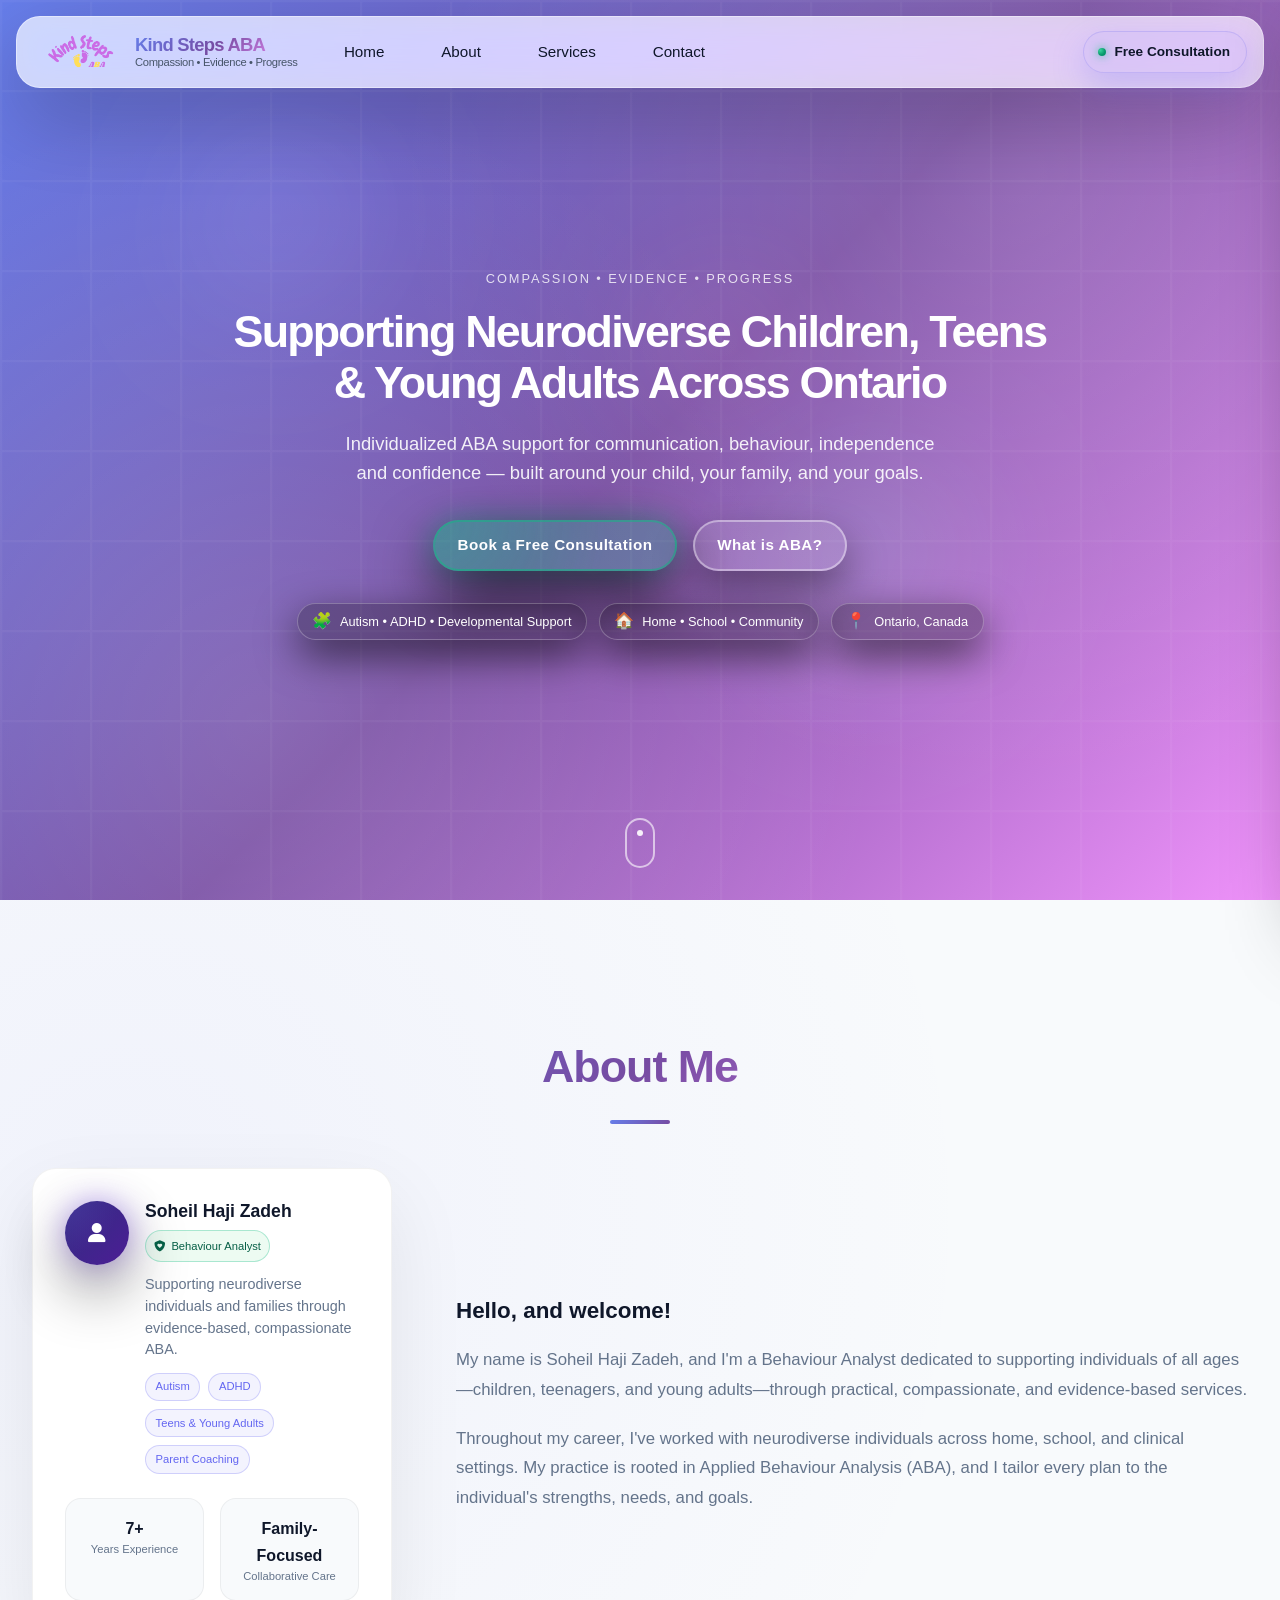
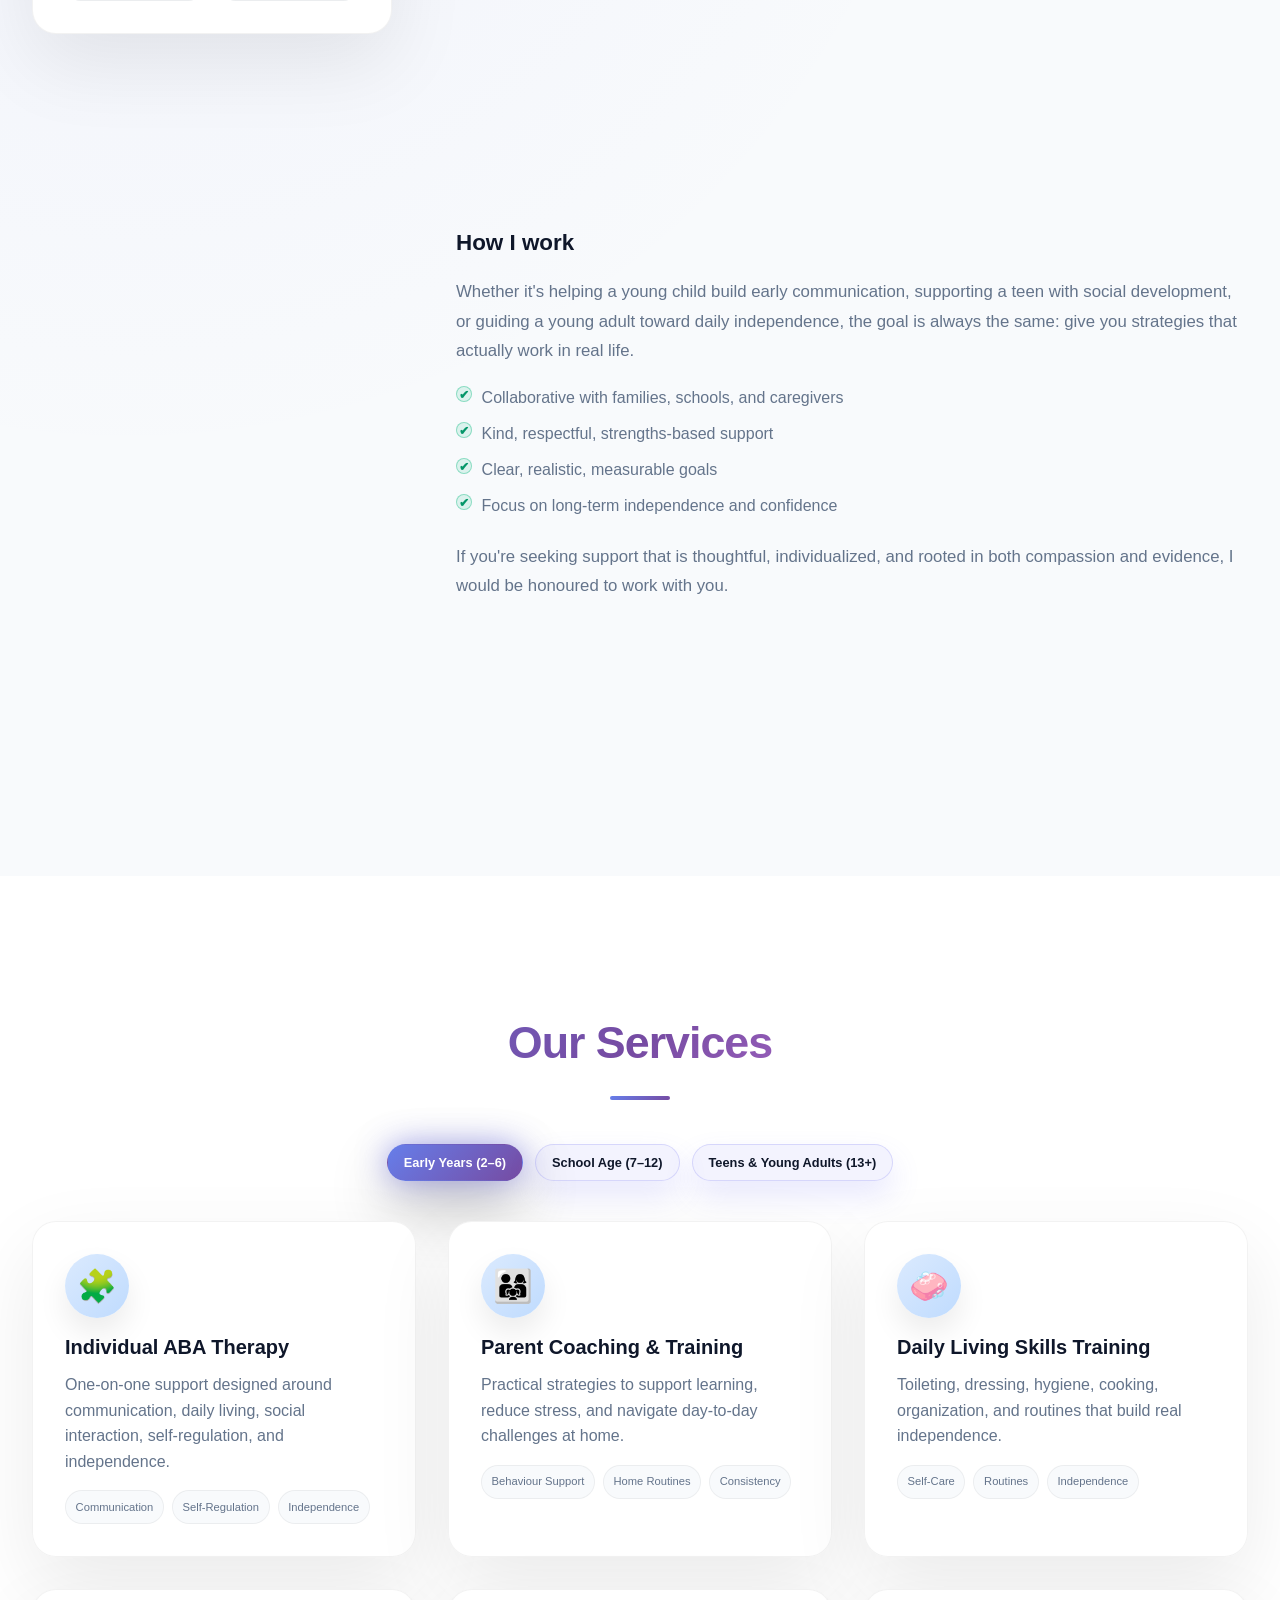
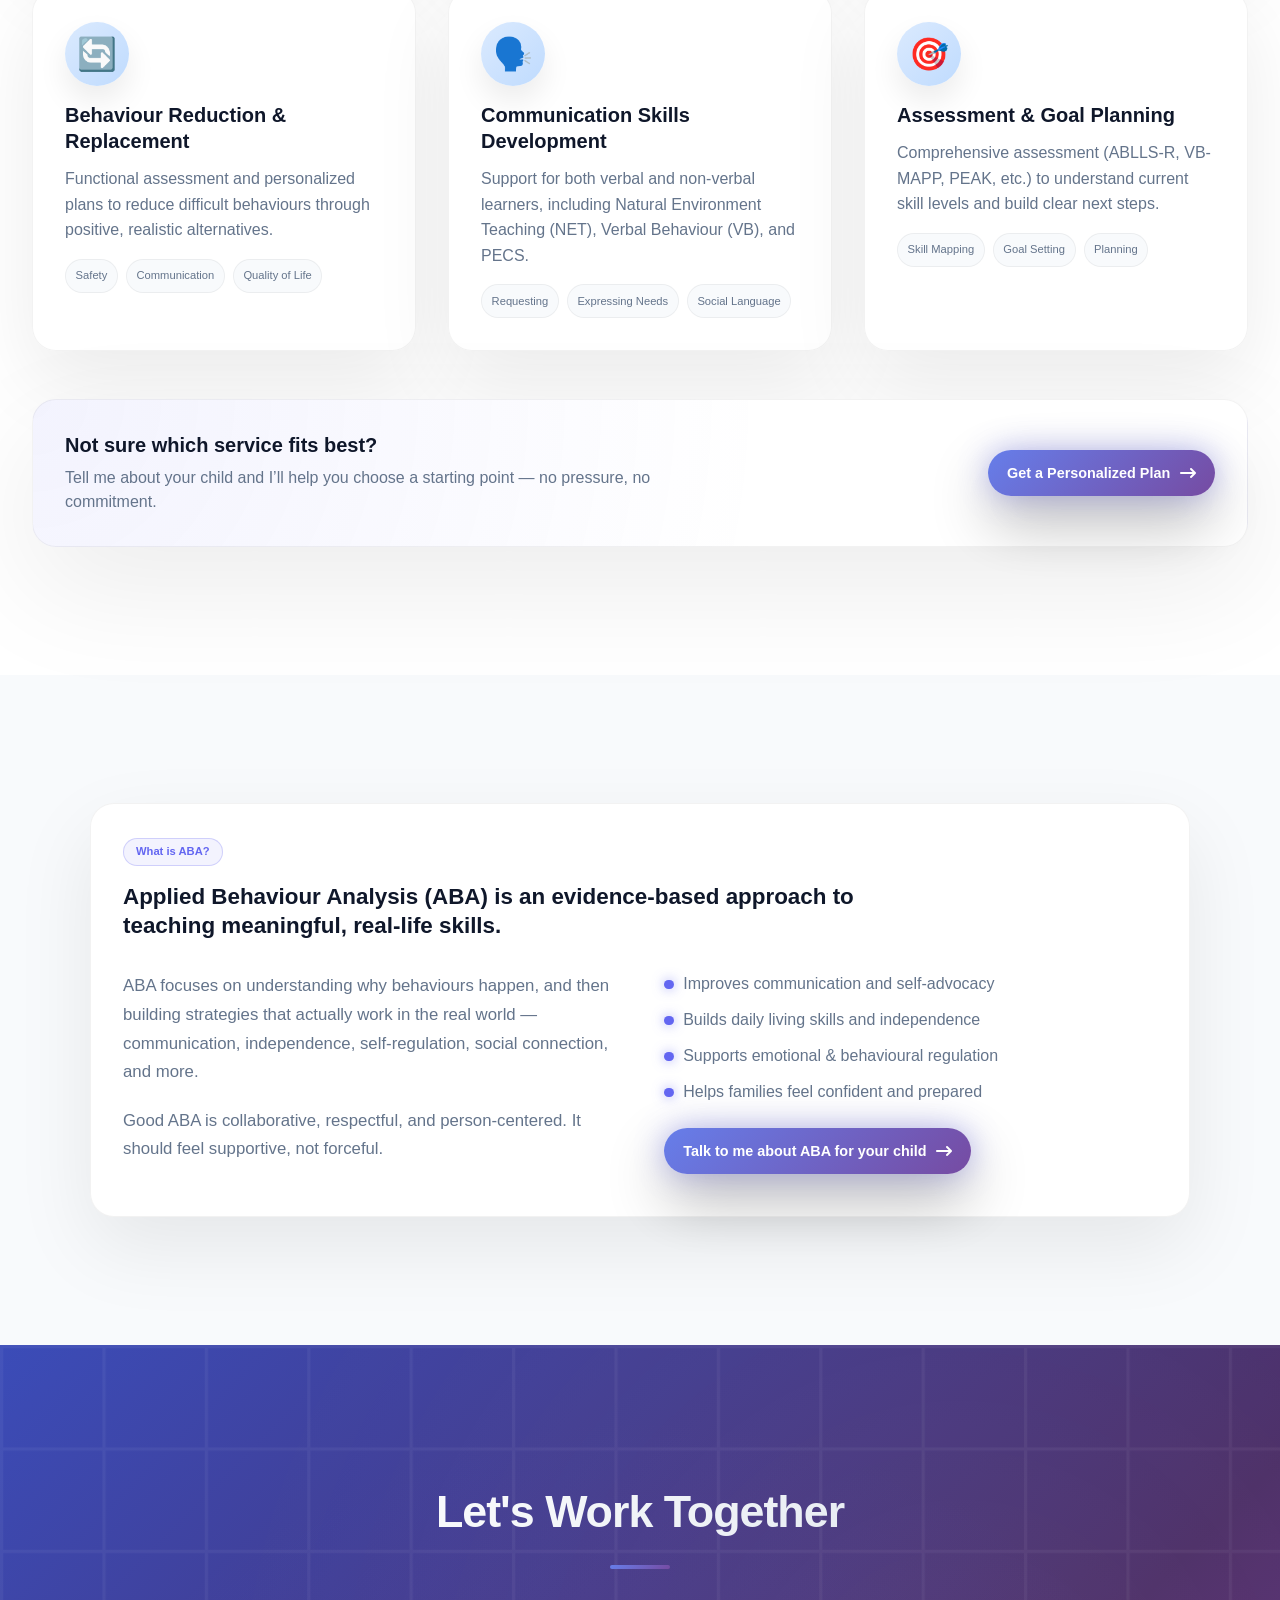
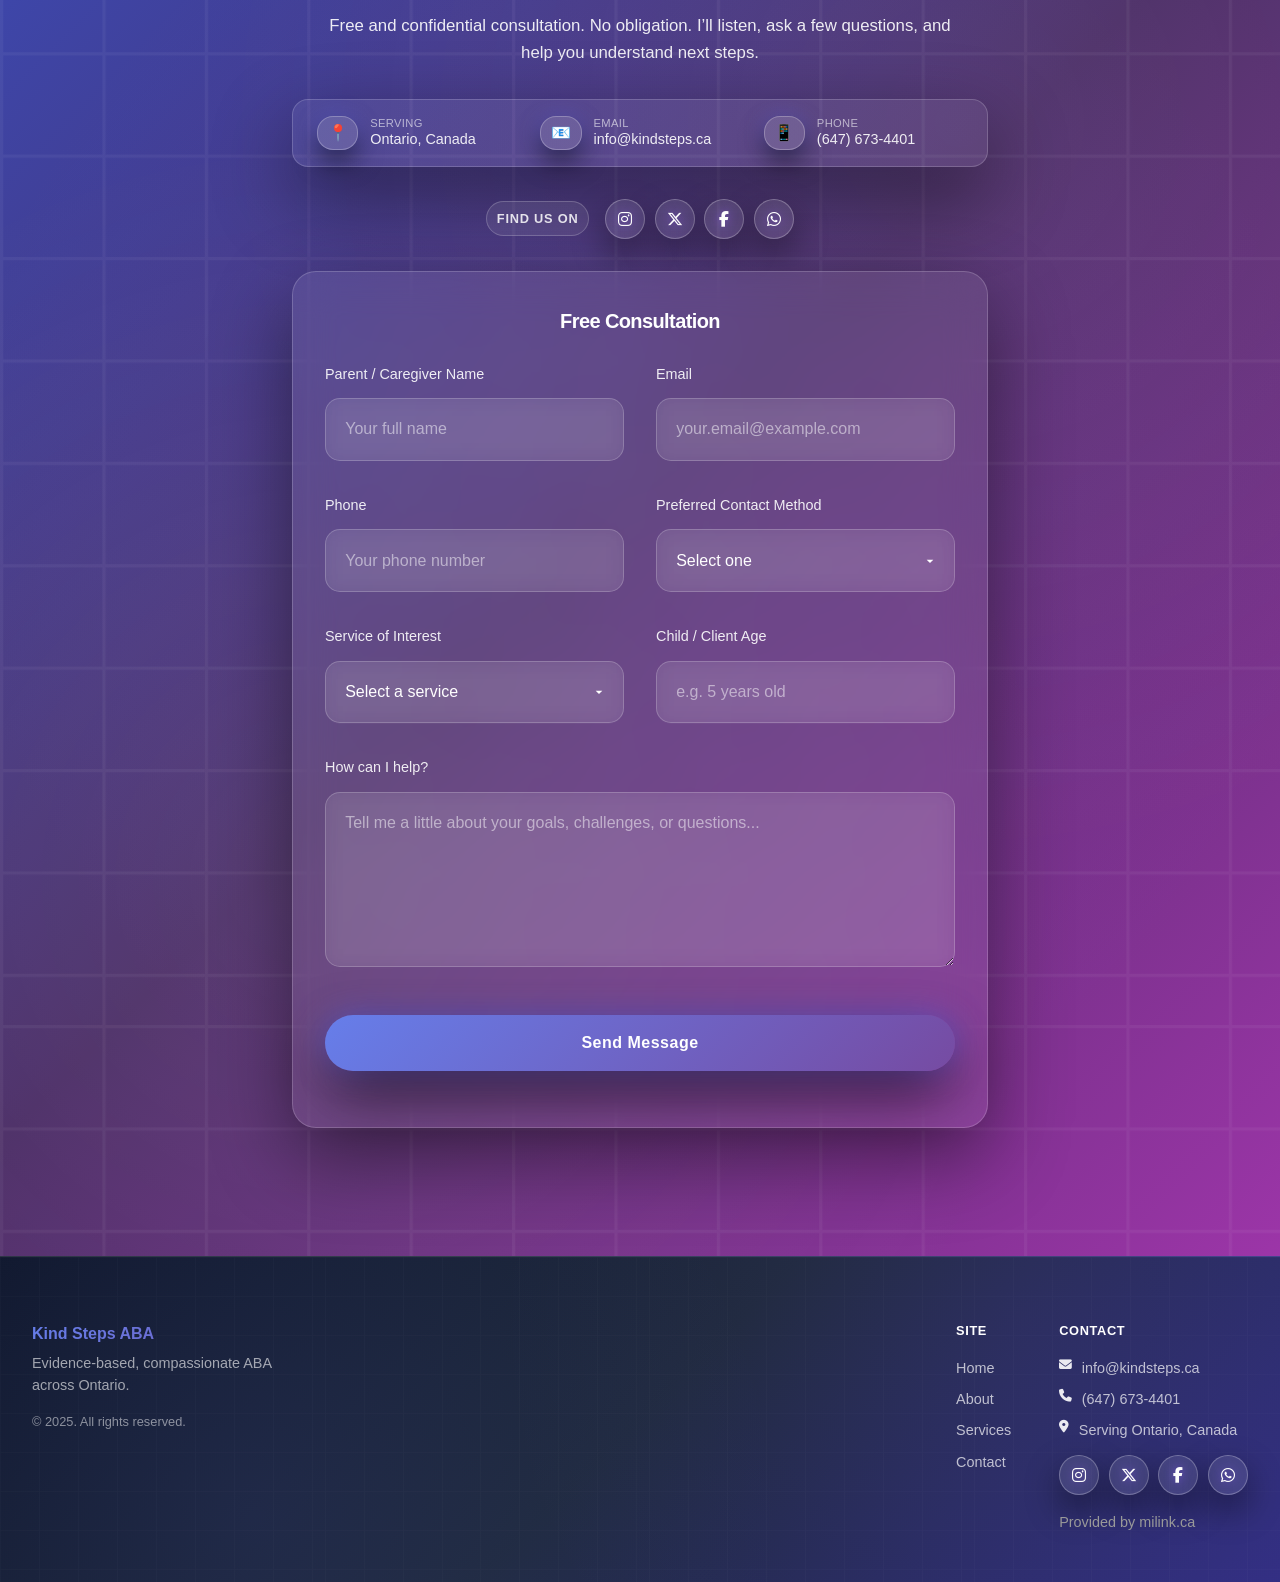
==== index.html @ 3021ef22 "Updated" ====
<!DOCTYPE html>
<html lang="en">
  <head>
    <meta charset="UTF-8" />
    <meta
      name="viewport"
      content="width=device-width, initial-scale=1.0, maximum-scale=1.0, viewport-fit=cover"
    />
    <title>Kind Steps ABA</title>

    <!-- Favicon (tab icon) -->
    <link rel="icon" type="image/png" href="images/logo.png" sizes="32x32" />
    <link rel="apple-touch-icon" href="images/logo.png" />

    <!-- Icons -->
    <link
      rel="stylesheet"
      href="https://cdnjs.cloudflare.com/ajax/libs/font-awesome/6.5.0/css/all.min.css"
    />

    <!-- Styles -->
    <link rel="stylesheet" href="templatemo-personal-style.css" />
  </head>

  <body>
    <!-- ===========================
         HEADER / NAV
    ============================ -->
    <header class="nav-wrapper">
      <nav class="navbar" id="navbar">
        <!-- left cluster -->
        <div class="nav-left">
          <a href="#home" class="brand">
            <img
              src="images/logo.png"
              alt="Kind Steps ABA Logo"
              class="brand-logo"
            />
            <div class="brand-info">
              <div class="brand-text">Kind Steps ABA</div>
              <div class="brand-tagline">Compassion • Evidence • Progress</div>
            </div>
          </a>

          <!-- desktop links -->
          <ul class="nav-links">
            <li>
              <a href="#home"><span class="label">Home</span></a>
            </li>
            <li>
              <a href="#about"><span class="label">About</span></a>
            </li>
            <li>
              <a href="#services"><span class="label">Services</span></a>
            </li>
            <li>
              <a href="#contact"><span class="label">Contact</span></a>
            </li>
          </ul>
        </div>

        <!-- right cluster (desktop CTA) -->
        <div class="nav-cta">
          <a href="#contact" class="cta-pill">
            <span class="dot"></span>
            <span>Free Consultation</span>
          </a>
        </div>

        <!-- mobile side (burger button ONLY for mobile screens) -->
        <div class="nav-mobile-side">
          <button
            class="mobile-toggle bubble-menu-btn"
            id="mobileMenuToggle"
            aria-label="Open menu"
            aria-expanded="false"
          >
            <span class="bubble-line"></span>
            <span class="bubble-line"></span>
            <span class="bubble-line"></span>
          </button>
        </div>

        <!-- scroll progress bar -->
        <div class="scroll-progress" id="scrollProgress"></div>
      </nav>

      <!-- overlay background behind drawer -->
      <div class="overlay-blur" id="overlayBlur"></div>

      <!-- ===========================
           MOBILE OVERLAY / DRAWER
      ============================ -->
      <aside
        class="mobile-drawer"
        id="mobileDrawer"
        aria-hidden="true"
        tabindex="-1"
      >
        <div class="mobile-drawer-header">
          <div class="mobile-profile-block">
            <div class="mobile-profile-left">
              <img
                src="images/logo.png"
                alt="Kind Steps ABA Logo"
                class="mobile-brand-logo"
              />
            </div>
            <div class="mobile-profile-right">
              <div class="mobile-profile-name">
                Soheil Haji Zadeh
                <span class="cert-chip"
                  ><i class="fa-solid fa-shield-heart"></i> Behaviour
                  Analyst</span
                >
              </div>
              <div class="mobile-profile-sub">ABA Specialist • Ontario</div>
            </div>
          </div>

          <button
            class="mobile-close-btn"
            id="mobileCloseBtn"
            aria-label="Close menu"
          >
            <i class="fa-solid fa-xmark"></i>
          </button>
        </div>

        <ul class="mobile-nav-links">
          <li>
            <a href="#home" data-mobile-link>
              <span class="label">Home</span>
              <i class="fa-solid fa-chevron-right"></i>
            </a>
          </li>
          <li>
            <a href="#about" data-mobile-link>
              <span class="label">About</span>
              <i class="fa-solid fa-chevron-right"></i>
            </a>
          </li>
          <li>
            <a href="#services" data-mobile-link>
              <span class="label">Services</span>
              <i class="fa-solid fa-chevron-right"></i>
            </a>
          </li>
          <li>
            <a href="#contact" data-mobile-link>
              <span class="label">Contact</span>
              <i class="fa-solid fa-chevron-right"></i>
            </a>
          </li>
        </ul>

        <div class="mobile-contact-card">
          <div class="contact-row">
            <div class="contact-icon">📍</div>
            <div>
              <b>Serving</b><br />
              Ontario, Canada
            </div>
          </div>

          <div class="contact-row">
            <div class="contact-icon">📧</div>
            <div>
              <b>Email</b><br />
              info@kindsteps.ca
            </div>
          </div>

          <div class="contact-row">
            <div class="contact-icon">📱</div>
            <div>
              <b>Phone</b><br />
              (647) 673-4401
            </div>
          </div>

          <a href="#contact" class="drawer-big-cta" data-mobile-link>
            <i class="fa-solid fa-calendar-check"></i>
            <span>Request a Free Consultation</span>
          </a>
        </div>
      </aside>
    </header>

    <!-- ===========================
         HERO
    ============================ -->
    <section id="home" class="hero">
      <!-- floating blobs for parallax -->
      <div class="orb orb-a" data-orb></div>
      <div class="orb orb-b" data-orb></div>
      <div class="orb orb-c" data-orb></div>

      <div class="hero-inner">
        <div class="hero-eyebrow">Compassion • Evidence • Progress</div>

        <h1 class="hero-title">
          Supporting Neurodiverse Children, Teens &amp; Young Adults Across
          Ontario
        </h1>

        <p class="hero-desc">
          Individualized ABA support for communication, behaviour, independence
          and confidence — built around your child, your family, and your goals.
        </p>

        <div class="hero-cta-row">
          <a href="#contact" class="hero-cta hero-cta-primary" data-mobile-link>
            Book a Free Consultation
          </a>
          <a href="#faq" class="hero-cta hero-cta-ghost"> What is ABA? </a>
        </div>

        <!-- quick fact badges -->
        <div class="hero-facts">
          <div class="fact-chip">
            <span class="fact-icon">🧩</span>
            Autism • ADHD • Developmental Support
          </div>
          <div class="fact-chip">
            <span class="fact-icon">🏠</span>
            Home • School • Community
          </div>
          <div class="fact-chip">
            <span class="fact-icon">📍</span>
            Ontario, Canada
          </div>
        </div>
      </div>

      <div
        class="scroll-indicator"
        id="scrollIndicator"
        aria-label="Scroll to About"
      ></div>
    </section>

    <!-- ===========================
         ABOUT
    ============================ -->
    <section id="about" class="about">
      <div class="container">
        <h2 class="section-title fade-in">About Me</h2>

        <div class="about-layout">
          <!-- profile card -->
          <aside class="about-profile-card slide-in-left">
            <div class="profile-card-inner">
              <div class="profile-avatar">
                <!-- avatar placeholder -->
                <div class="avatar-fake">
                  <i class="fa-solid fa-user"></i>
                </div>
              </div>

              <div class="profile-info-block">
                <div class="profile-name-row">
                  <div class="profile-name">Soheil Haji Zadeh</div>
                  <div class="profile-chip">
                    <i class="fa-solid fa-shield-heart"></i>
                    Behaviour Analyst
                  </div>
                </div>

                <div class="profile-detail">
                  Supporting neurodiverse individuals and families through
                  evidence-based, compassionate ABA.
                </div>

                <div class="profile-tags">
                  <span class="pro-tag">Autism</span>
                  <span class="pro-tag">ADHD</span>
                  <span class="pro-tag">Teens &amp; Young Adults</span>
                  <span class="pro-tag">Parent Coaching</span>
                </div>
              </div>
            </div>

            <div class="profile-stats-row">
              <div class="stat-box">
                <div class="stat-num">7+</div>
                <div class="stat-label">Years Experience</div>
              </div>
              <div class="stat-box">
                <div class="stat-num">Family-Focused</div>
                <div class="stat-label">Collaborative Care</div>
              </div>
            </div>
          </aside>

          <!-- main text -->
          <div class="about-text-col slide-in-right">
            <section class="about-block">
              <h3>Hello, and welcome!</h3>
              <p>
                My name is Soheil Haji Zadeh, and I'm a Behaviour Analyst
                dedicated to supporting individuals of all ages—children,
                teenagers, and young adults—through practical, compassionate,
                and evidence-based services.
              </p>
              <p>
                Throughout my career, I've worked with neurodiverse individuals
                across home, school, and clinical settings. My practice is
                rooted in Applied Behaviour Analysis (ABA), and I tailor every
                plan to the individual's strengths, needs, and goals.
              </p>
            </section>

            <section class="about-block">
              <h3>How I work</h3>
              <p>
                Whether it's helping a young child build early communication,
                supporting a teen with social development, or guiding a young
                adult toward daily independence, the goal is always the same:
                give you strategies that actually work in real life.
              </p>

              <ul class="about-list">
                <li>
                  <span class="check-icon">✔</span>
                  Collaborative with families, schools, and caregivers
                </li>
                <li>
                  <span class="check-icon">✔</span>
                  Kind, respectful, strengths-based support
                </li>
                <li>
                  <span class="check-icon">✔</span>
                  Clear, realistic, measurable goals
                </li>
                <li>
                  <span class="check-icon">✔</span>
                  Focus on long-term independence and confidence
                </li>
              </ul>

              <p>
                If you're seeking support that is thoughtful, individualized,
                and rooted in both compassion and evidence, I would be honoured
                to work with you.
              </p>
            </section>
          </div>
        </div>
      </div>
    </section>

    <!-- ===========================
         SERVICES
    ============================ -->
    <section id="services" class="services">
      <div class="container">
        <h2 class="section-title fade-in">Our Services</h2>

        <!-- age segment selector -->
        <div class="service-segments">
          <button class="segment-btn active" data-segment="early">
            Early Years (2–6)
          </button>
          <button class="segment-btn" data-segment="school">
            School Age (7–12)
          </button>
          <button class="segment-btn" data-segment="teens">
            Teens &amp; Young Adults (13+)
          </button>
        </div>

        <div class="services-grid portfolio-grid" id="servicesGrid">
          <!-- Individual ABA Therapy -->
          <div
            class="service-card portfolio-item"
            data-groups="early school teens"
          >
            <div class="service-icon-badge">🧩</div>
            <h4>Individual ABA Therapy</h4>
            <p>
              One-on-one support designed around communication, daily living,
              social interaction, self-regulation, and independence.
            </p>
            <div class="focus-tags">
              <span>Communication</span>
              <span>Self-Regulation</span>
              <span>Independence</span>
            </div>
          </div>

          <!-- Parent Coaching -->
          <div
            class="service-card portfolio-item"
            data-groups="early school teens"
          >
            <div class="service-icon-badge">👨‍👩‍👧</div>
            <h4>Parent Coaching &amp; Training</h4>
            <p>
              Practical strategies to support learning, reduce stress, and
              navigate day-to-day challenges at home.
            </p>
            <div class="focus-tags">
              <span>Behaviour Support</span>
              <span>Home Routines</span>
              <span>Consistency</span>
            </div>
          </div>

          <!-- School Collaboration -->
          <div class="service-card portfolio-item" data-groups="school teens">
            <div class="service-icon-badge">🏫</div>
            <h4>School Collaboration &amp; Consultation</h4>
            <p>
              Working with school teams to create inclusive supports, functional
              behaviour plans, and meaningful accommodations.
            </p>
            <div class="focus-tags">
              <span>Behaviour Plans</span>
              <span>Classroom Support</span>
              <span>Inclusion</span>
            </div>
          </div>

          <!-- Social Skills -->
          <div class="service-card portfolio-item" data-groups="school teens">
            <div class="service-icon-badge">🧠</div>
            <h4>Social Skills Training</h4>
            <p>
              Individual or small-group sessions targeting conversation,
              friendship skills, flexibility, and self-advocacy.
            </p>
            <div class="focus-tags">
              <span>Conversation</span>
              <span>Peer Skills</span>
              <span>Self-Advocacy</span>
            </div>
          </div>

          <!-- Daily Living -->
          <div
            class="service-card portfolio-item"
            data-groups="early school teens"
          >
            <div class="service-icon-badge">🧼</div>
            <h4>Daily Living Skills Training</h4>
            <p>
              Toileting, dressing, hygiene, cooking, organization, and routines
              that build real independence.
            </p>
            <div class="focus-tags">
              <span>Self-Care</span>
              <span>Routines</span>
              <span>Independence</span>
            </div>
          </div>

          <!-- Behaviour Reduction -->
          <div
            class="service-card portfolio-item"
            data-groups="early school teens"
          >
            <div class="service-icon-badge">🔄</div>
            <h4>Behaviour Reduction &amp; Replacement</h4>
            <p>
              Functional assessment and personalized plans to reduce difficult
              behaviours through positive, realistic alternatives.
            </p>
            <div class="focus-tags">
              <span>Safety</span>
              <span>Communication</span>
              <span>Quality of Life</span>
            </div>
          </div>

          <!-- Communication -->
          <div class="service-card portfolio-item" data-groups="early school">
            <div class="service-icon-badge">🗣️</div>
            <h4>Communication Skills Development</h4>
            <p>
              Support for both verbal and non-verbal learners, including Natural
              Environment Teaching (NET), Verbal Behaviour (VB), and PECS.
            </p>
            <div class="focus-tags">
              <span>Requesting</span>
              <span>Expressing Needs</span>
              <span>Social Language</span>
            </div>
          </div>

          <!-- Assessment -->
          <div
            class="service-card portfolio-item"
            data-groups="early school teens"
          >
            <div class="service-icon-badge">🎯</div>
            <h4>Assessment &amp; Goal Planning</h4>
            <p>
              Comprehensive assessment (ABLLS-R, VB-MAPP, PEAK, etc.) to
              understand current skill levels and build clear next steps.
            </p>
            <div class="focus-tags">
              <span>Skill Mapping</span>
              <span>Goal Setting</span>
              <span>Planning</span>
            </div>
          </div>

          <!-- Data / Monitoring -->
          <div class="service-card portfolio-item" data-groups="school teens">
            <div class="service-icon-badge">🧾</div>
            <h4>Data Collection &amp; Progress Monitoring</h4>
            <p>
              Ongoing data tracking and clear reports so you can see progress
              and understand what's working.
            </p>
            <div class="focus-tags">
              <span>Transparency</span>
              <span>Results</span>
              <span>Adjustments</span>
            </div>
          </div>
        </div>

        <!-- callout -->
        <div class="service-callout-card fade-in">
          <div class="callout-content">
            <div class="callout-text">
              <div class="callout-headline">
                Not sure which service fits best?
              </div>
              <div class="callout-desc">
                Tell me about your child and I’ll help you choose a starting
                point — no pressure, no commitment.
              </div>
            </div>
            <a href="#contact" class="callout-btn" data-mobile-link>
              Get a Personalized Plan
              <i class="fa-solid fa-arrow-right-long"></i>
            </a>
          </div>
        </div>
      </div>
    </section>
    <!-- ===========================
         FAQ / ABA EXPLAIN (anchor for "What is ABA?")
    ============================ -->
    <section id="faq" class="faq-block">
      <div class="container">
        <div class="faq-card fade-in">
          <div class="faq-card-head">
            <div class="faq-eyebrow">What is ABA?</div>
            <h2 class="faq-title">
              Applied Behaviour Analysis (ABA) is an evidence-based approach to
              teaching meaningful, real-life skills.
            </h2>
          </div>
          <div class="faq-body">
            <div class="faq-col">
              <p>
                ABA focuses on understanding why behaviours happen, and then
                building strategies that actually work in the real world —
                communication, independence, self-regulation, social connection,
                and more.
              </p>
              <p>
                Good ABA is collaborative, respectful, and person-centered. It
                should feel supportive, not forceful.
              </p>
            </div>
            <div class="faq-col">
              <ul class="faq-list">
                <li>
                  <span class="dot"></span>
                  Improves communication and self-advocacy
                </li>
                <li>
                  <span class="dot"></span>
                  Builds daily living skills and independence
                </li>
                <li>
                  <span class="dot"></span>
                  Supports emotional &amp; behavioural regulation
                </li>
                <li>
                  <span class="dot"></span>
                  Helps families feel confident and prepared
                </li>
              </ul>
              <a href="#contact" class="faq-cta">
                Talk to me about ABA for your child
                <i class="fa-solid fa-arrow-right-long"></i>
              </a>
            </div>
          </div>
        </div>
      </div>
    </section>
    <!-- ===========================
         CONTACT
    ============================ -->
    <section id="contact" class="contact">
      <div class="container contact-inner">
        <h2 class="section-title fade-in">Let's Work Together</h2>

        <p class="contact-lead fade-in">
          Free and confidential consultation. No obligation. I’ll listen, ask a
          few questions, and help you understand next steps.
        </p>

        <div class="contact-info-bar fade-in">
          <div class="contact-info-item">
            <div class="contact-icon">📍</div>
            <div class="contact-text">
              <div class="contact-label">Serving</div>
              <div class="contact-value">Ontario, Canada</div>
            </div>
          </div>

          <div class="contact-info-item">
            <div class="contact-icon">📧</div>
            <div class="contact-text">
              <div class="contact-label">Email</div>
              <div class="contact-value">info@kindsteps.ca</div>
            </div>
          </div>

          <div class="contact-info-item">
            <div class="contact-icon">📱</div>
            <div class="contact-text">
              <div class="contact-label">Phone</div>
              <div class="contact-value">(647) 673-4401</div>
            </div>
          </div>
        </div>
        <!-- Socials (Contact top) -->
        <div class="contact-social-row fade-in" aria-label="Social media">
          <span class="contact-social-label">Find us on</span>
          <div class="contact-social-icons">
            <a
              class="social-icon ig"
              href="https://www.instagram.com/milink.ca"
              target="_blank"
              rel="noopener nofollow"
              aria-label="Instagram"
            >
              <i class="fa-brands fa-instagram"></i>
            </a>
            <a
              class="social-icon x"
              href="https://twitter.com/"
              target="_blank"
              rel="noopener nofollow"
              aria-label="X (Twitter)"
            >
              <i class="fa-brands fa-x-twitter"></i>
            </a>
            <a
              class="social-icon fb"
              href="https://www.facebook.com/milink.ca"
              target="_blank"
              rel="noopener nofollow"
              aria-label="Facebook"
            >
              <i class="fa-brands fa-facebook-f"></i>
            </a>
            <!-- WhatsApp click-to-chat -->
            <a
              class="social-icon wa"
              href="https://wa.me/16476734401?text=Hello%20Kind%20Steps%20ABA%2C%20I%27d%20like%20to%20book%20a%20free%20consultation."
              target="_blank"
              rel="noopener nofollow"
              aria-label="WhatsApp"
            >
              <i class="fa-brands fa-whatsapp"></i>
            </a>
          </div>
        </div>

        <form class="contact-form fade-in" id="contactForm">
          <h3 class="form-headline">Free Consultation</h3>

          <div class="form-row">
            <div class="form-group">
              <label for="name">Parent / Caregiver Name</label>
              <input
                id="name"
                name="name"
                type="text"
                placeholder="Your full name"
                required
              />
            </div>

            <div class="form-group">
              <label for="email">Email</label>
              <input
                id="email"
                name="email"
                type="email"
                placeholder="your.email@example.com"
                required
              />
            </div>
          </div>

          <div class="form-row">
            <div class="form-group">
              <label for="phone">Phone</label>
              <input
                id="phone"
                name="phone"
                type="tel"
                placeholder="Your phone number"
                required
              />
            </div>

            <div class="form-group">
              <label for="preferred">Preferred Contact Method</label>
              <select id="preferred" name="preferred" required>
                <option value="">Select one</option>
                <option value="Phone Call">Phone Call</option>
                <option value="Email">Email</option>
                <option value="Text Message">Text Message</option>
              </select>
            </div>
          </div>

          <div class="form-row">
            <div class="form-group">
              <label for="service">Service of Interest</label>
              <select id="service" name="service" required>
                <option value="">Select a service</option>
                <option value="Individual ABA Therapy">
                  Individual ABA Therapy
                </option>
                <option value="Parent Coaching & Training">
                  Parent Coaching &amp; Training
                </option>
                <option value="School Collaboration & Consultation">
                  School Collaboration &amp; Consultation
                </option>
                <option value="Social Skills Training">
                  Social Skills Training
                </option>
                <option value="Daily Living Skills Training">
                  Daily Living Skills Training
                </option>
                <option value="Behaviour Reduction & Replacement">
                  Behaviour Reduction &amp; Replacement
                </option>
                <option value="Communication Skills Development">
                  Communication Skills Development
                </option>
                <option value="Assessment & Goal Planning">
                  Assessment &amp; Goal Planning
                </option>
                <option value="Data Collection & Progress Monitoring">
                  Data Collection &amp; Progress Monitoring
                </option>
                <option value="General Consultation">
                  General Consultation
                </option>
              </select>
            </div>

            <div class="form-group">
              <label for="childAge">Child / Client Age</label>
              <input
                id="childAge"
                name="childAge"
                type="text"
                placeholder="e.g. 5 years old"
              />
            </div>
          </div>

          <div class="form-group">
            <label for="message">How can I help?</label>
            <textarea
              id="message"
              name="message"
              rows="6"
              placeholder="Tell me a little about your goals, challenges, or questions..."
              required
            ></textarea>
          </div>

          <button type="submit" class="submit-btn">Send Message</button>

          <!-- Toast feedback -->
          <div class="form-toast" id="formToast">
            <div class="toast-icon">
              <i class="fa-solid fa-circle-check"></i>
            </div>
            <div>
              <div class="toast-title">Message sent</div>
              <div class="toast-desc">
                Thank you — I’ll reach out as soon as possible.
              </div>
            </div>
            <button
              class="toast-close"
              id="toastClose"
              type="button"
              aria-label="Close"
            >
              <i class="fa-solid fa-xmark"></i>
            </button>
          </div>
        </form>
      </div>
    </section>

    <!-- ===========================
         FOOTER
    ============================ -->
    <footer class="footer">
      <div class="container footer-grid">
        <!-- Brand/mission -->
        <div class="footer-col">
          <div class="footer-brand">
            <div class="footer-brand-name">Kind Steps ABA</div>
            <div class="footer-brand-line">
              Evidence-based, compassionate ABA across Ontario.
            </div>
          </div>
          <div class="footer-copy">&copy; 2025. All rights reserved.</div>
        </div>

        <!-- Quick links -->
        <div class="footer-col">
          <div class="footer-head">Site</div>
          <ul class="footer-links">
            <li><a href="#home" data-mobile-link>Home</a></li>
            <li><a href="#about" data-mobile-link>About</a></li>
            <li><a href="#services" data-mobile-link>Services</a></li>
            <!-- <li><a href="#faq" data-mobile-link>What is ABA?</a></li> -->
            <li><a href="#contact" data-mobile-link>Contact</a></li>
          </ul>
        </div>

        <!-- Contact info -->
        <div class="footer-col">
          <div class="footer-head">Contact</div>
          <ul class="footer-contact">
            <li>
              <i class="fa-solid fa-envelope"></i>
              info@kindsteps.ca
            </li>
            <li>
              <i class="fa-solid fa-phone"></i>
              (647) 673-4401
            </li>
            <li>
              <i class="fa-solid fa-location-dot"></i>
              Serving Ontario, Canada
            </li>
          </ul>
          <!-- Socials (Footer) -->
          <div class="social-links">
            <a
              class="social-icon ig"
              href="https://www.instagram.com/milink.ca"
              target="_blank"
              rel="noopener nofollow"
              aria-label="Instagram"
            >
              <i class="fa-brands fa-instagram"></i>
            </a>
            <a
              class="social-icon x"
              href="https://twitter.com/"
              target="_blank"
              rel="noopener nofollow"
              aria-label="X (Twitter)"
            >
              <i class="fa-brands fa-x-twitter"></i>
            </a>
            <a
              class="social-icon fb"
              href="https://www.facebook.com/milink.ca"
              target="_blank"
              rel="noopener nofollow"
              aria-label="Facebook"
            >
              <i class="fa-brands fa-facebook-f"></i>
            </a>
            <!-- WhatsApp click-to-chat -->
            <a
              class="social-icon wa"
              href="https://wa.me/16476734401?text=Hello%20Kind%20Steps%20ABA%2C%20I%27d%20like%20to%20book%20a%20free%20consultation."
              target="_blank"
              rel="noopener nofollow"
              aria-label="WhatsApp"
            >
              <i class="fa-brands fa-whatsapp"></i>
            </a>
          </div>

          <a
            href="https://milink.ca"
            target="_blank"
            rel="noopener nofollow"
            class="provider-link"
          >
            Provided by milink.ca
          </a>
        </div>
      </div>
    </footer>

    <!-- ===========================
         SCRIPTS
    ============================ -->
    <script src="templatemo-personal-javascripts.js"></script>
  </body>
</html>
---- templatemo-personal-style.css ----
/* =========================================
   DESIGN TOKENS
========================================= */
:root {
  --primary-color: #6366f1;
  --secondary-color: #8b5cf6;
  --accent-color: #f59e0b;

  --text-primary: #0f172a;
  --text-secondary: #64748b;
  --text-light: #ffffff;

  --bg-primary: #ffffff;
  --bg-secondary: #f8fafc;

  --gradient-primary: linear-gradient(135deg, #667eea 0%, #764ba2 100%);
  --gradient-elegant: linear-gradient(
    135deg,
    #667eea 0%,
    #764ba2 50%,
    #f093fb 100%
  );

  --gradient-dark-card: radial-gradient(
      circle at 0% 0%,
      rgba(99, 102, 241, 0.2) 0%,
      rgba(15, 23, 42, 0) 60%
    ),
    rgba(15, 23, 42, 0.8);

  --glass-bg-dark: rgba(15, 23, 42, 0.8);
  --glass-bg-darker: rgba(15, 23, 42, 0.9);
  --glass-bg-light: rgba(255, 255, 255, 0.08);
  --glass-border: rgba(255, 255, 255, 0.18);

  --radius-xl: 24px;
  --radius-lg: 16px;
  --radius-md: 12px;
  --radius-full: 999px;

  --shadow-card: 0 20px 60px -5px rgba(0, 0, 0, 0.4);
  --shadow-floating: 0 30px 80px rgba(0, 0, 0, 0.45);

  --nav-height: 72px;
  --nav-height-scrolled: 60px;
}

/* =========================================
   RESET / BASE
========================================= */
* {
  margin: 0;
  padding: 0;
  box-sizing: border-box;
}

body {
  font-family: "Segoe UI", "Roboto", "Helvetica Neue", "Arial", sans-serif;
  line-height: 1.7;
  color: var(--text-primary);
  background: var(--bg-primary);
  overflow-x: hidden;
  scroll-behavior: smooth;
}

img {
  max-width: 100%;
  display: block;
}

section {
  position: relative;
  padding: 8rem 0;
}

.container {
  width: 100%;
  max-width: 1400px;
  margin: 0 auto;
  padding: 0 2rem;
  position: relative;
  z-index: 2;
}

/* =========================================
   SECTION TITLES
========================================= */
.section-title {
  text-align: center;
  font-size: clamp(2rem, 1vw + 2rem, 3.5rem);
  font-weight: 600;
  margin-bottom: 4rem;
  background: var(--gradient-elegant);
  -webkit-background-clip: text;
  background-clip: text;
  -webkit-text-fill-color: transparent;
  letter-spacing: -1px;
  position: relative;
}

.section-title::after {
  content: "";
  position: absolute;
  width: 60px;
  height: 4px;
  background: var(--gradient-primary);
  bottom: -20px;
  left: 50%;
  transform: translateX(-50%);
  border-radius: 2px;
}

/* =========================================
   NAV
========================================= */
.nav-wrapper {
  position: fixed;
  inset: 0 auto auto 0;
  width: 100%;
  display: flex;
  justify-content: center;
  pointer-events: none;
  z-index: 1000;
}

.navbar {
  pointer-events: auto;
  position: relative;
  top: 1rem;
  width: 100%;
  max-width: 1400px;
  height: var(--nav-height);
  margin: 0 1rem;
  padding: 0 1rem;
  border-radius: var(--radius-xl);

  background: rgba(255, 255, 255, 0.7);
  -webkit-backdrop-filter: blur(16px) saturate(180%);
  backdrop-filter: blur(16px) saturate(180%);
  border: 1px solid rgba(255, 255, 255, 0.4);

  box-shadow: 0 30px 80px rgba(0, 0, 0, 0.2);

  display: flex;
  align-items: center;
  justify-content: space-between;
  transition: all 0.28s ease;
}

.navbar.scrolled {
  height: var(--nav-height-scrolled);
  background: rgba(255, 255, 255, 0.9);
  box-shadow: 0 20px 60px rgba(0, 0, 0, 0.25);
}

.nav-left {
  display: flex;
  align-items: center;
  min-width: 0;
  flex: 1 1 auto;
}

.brand {
  text-decoration: none;
  display: flex;
  align-items: center;
  gap: 0.75rem;
  min-width: 0;
}

.brand-logo {
  flex-shrink: 0;
  width: 90px;
  height: auto;
  transform: translateY(2px);
}

.brand-info {
  display: grid;
  line-height: 1.2;
}
.brand-text {
  font-weight: 700;
  font-size: 1.15rem;
  letter-spacing: -0.04em;
  background: var(--gradient-elegant);
  -webkit-background-clip: text;
  background-clip: text;
  -webkit-text-fill-color: transparent;
  white-space: nowrap;
}
.brand-tagline {
  font-size: 0.7rem;
  font-weight: 500;
  color: #475569;
  letter-spacing: -0.03em;
  white-space: nowrap;
}

.nav-links {
  list-style: none;
  display: flex;
  align-items: center;
  gap: 1.75rem;
  margin-left: 2rem;
}

.nav-links a {
  position: relative;
  text-decoration: none;
  font-size: 0.95rem;
  font-weight: 500;
  color: var(--text-primary);
  padding: 0.6rem 0.9rem;
  border-radius: var(--radius-full);
  transition: all 0.25s cubic-bezier(0.4, 0, 0.2, 1);
  background: rgba(0, 0, 0, 0);
}

.nav-links a .label {
  display: inline-block;
  transform: translateY(0);
  transition: transform 0.25s cubic-bezier(0.4, 0, 0.2, 1);
}

.nav-links a:hover {
  color: var(--primary-color);
  background: rgba(99, 102, 241, 0.07);
  box-shadow: 0 10px 30px rgba(99, 102, 241, 0.2);
}
.nav-links a:hover .label {
  transform: translateY(-2px);
}

/* right side (desktop) */
.nav-cta {
  display: flex;
  align-items: center;
  gap: 1rem;
}

.cta-pill {
  text-decoration: none;
  font-size: 0.85rem;
  font-weight: 600;
  line-height: 1;
  padding: 0.8rem 1rem 0.8rem 0.9rem;
  border-radius: var(--radius-full);

  background: rgba(99, 102, 241, 0.08);
  color: var(--text-primary);
  border: 1px solid rgba(99, 102, 241, 0.2);

  display: flex;
  align-items: center;
  gap: 0.5rem;

  box-shadow: 0 12px 32px rgba(99, 102, 241, 0.25);
  transition: all 0.25s cubic-bezier(0.4, 0, 0.2, 1);
}
.cta-pill:hover {
  transform: translateY(-2px) scale(1.03);
  box-shadow: 0 20px 40px rgba(99, 102, 241, 0.4);
  background: rgba(99, 102, 241, 0.12);
}
.cta-pill .dot {
  width: 8px;
  height: 8px;
  border-radius: var(--radius-full);
  background: radial-gradient(circle at 30% 30%, #34d399 0%, #059669 60%);
  box-shadow: 0 0 10px rgba(16, 185, 129, 0.8);
}

/* mobile CTA wrapper */
.nav-mobile-side {
  display: none;
  align-items: center;
  gap: 0.5rem;
  margin-left: auto;
}

/* bubble-style burger button for mobile */
/* ====== UPDATED MOBILE BURGER BUTTON STYLE (Purple theme) ====== */
.bubble-menu-btn {
  width: 56px;
  height: 56px;
  border-radius: var(--radius-full);

  /* شیشه تیره با هاله بنفش/آبی مثل گرادینت سایت */
  background: radial-gradient(
      circle at 0% 0%,
      rgba(139, 92, 246, 0.28) 0%,
      /* بنفش روشن */ rgba(0, 0, 0, 0) 60%
    ),
    radial-gradient(
      circle at 80% 20%,
      rgba(99, 102, 241, 0.22) 0%,
      /* ایندگو/آبی بنفشی */ rgba(0, 0, 0, 0) 70%
    ),
    rgba(15, 23, 42, 0.8); /* همون حس شیشه تیره کارت‎هات */

  /* بوردر با تون بنفش-ایندگو نه سبز */
  border: 2px solid rgba(139, 92, 246, 0.4);

  /* نئون بنفش/آبی شبیه glow کارت‌ها و آیکون‌ها */
  box-shadow: 0 25px 60px rgba(0, 0, 0, 0.75), 0 0 24px rgba(139, 92, 246, 0.55),
    0 0 48px rgba(99, 102, 241, 0.4);

  display: flex;
  flex-direction: column; /* سه خط زیر هم */
  align-items: center;
  justify-content: center;
  gap: 6px;

  padding: 0;
  position: relative;
  cursor: pointer;

  /* حالت گلس مثل بقیه کارت‌های تار روشن */
  -webkit-backdrop-filter: blur(10px) saturate(180%);
  backdrop-filter: blur(10px) saturate(180%);
}

/* خود خط‌های همبرگر */
.bubble-menu-btn .bubble-line {
  width: 28px;
  height: 3px;
  border-radius: 2px;
  background: #ffffff;
  box-shadow: 0 0 4px rgba(255, 255, 255, 0.9), 0 0 10px rgba(139, 92, 246, 0.6),
    /* glow بنفش */ 0 0 18px rgba(99, 102, 241, 0.5); /* glow آبی-بنفش */
  transition: all 0.25s ease;
}

/* حالت active برای ضربدر - همونا بمونن */
.bubble-menu-btn.active {
  gap: 0;
}
.bubble-menu-btn.active .bubble-line:nth-child(1) {
  transform: translateY(6px) rotate(45deg);
}
.bubble-menu-btn.active .bubble-line:nth-child(2) {
  opacity: 0;
}
.bubble-menu-btn.active .bubble-line:nth-child(3) {
  transform: translateY(-6px) rotate(-45deg);
}

/* turn into "X" when active (menu open) */
.bubble-menu-btn.active {
  gap: 0;
}
.bubble-menu-btn.active .bubble-line:nth-child(1) {
  transform: translateY(6px) rotate(45deg);
}
.bubble-menu-btn.active .bubble-line:nth-child(2) {
  opacity: 0;
}
.bubble-menu-btn.active .bubble-line:nth-child(3) {
  transform: translateY(-6px) rotate(-45deg);
}

/* scroll progress bar */
.scroll-progress {
  position: absolute;
  left: 0;
  right: 0;
  bottom: -1px;
  height: 2px;
  border-radius: 0 0 var(--radius-xl) var(--radius-xl);
  background: linear-gradient(
    90deg,
    rgba(99, 102, 241, 0.7) 0%,
    rgba(139, 92, 246, 0.7) 50%,
    rgba(244, 114, 182, 0.7) 100%
  );
  width: 0%;
  pointer-events: none;
  transition: width 0.1s linear;
  box-shadow: 0 0 10px rgba(139, 92, 246, 0.6);
}

/* =========================================
   MOBILE DRAWER / OVERLAY
========================================= */
#overlayBlur {
  position: fixed;
  inset: 0;
  background: rgba(0, 0, 0, 0.6);
  -webkit-backdrop-filter: blur(6px);
  backdrop-filter: blur(6px);

  opacity: 0;
  visibility: hidden;
  transition: all 0.3s ease;

  z-index: 900; /* کمتر از منو */
  pointer-events: none; /* مهم: تو حالت پیش‌فرض اصلاً لمس نگیر */
}

#overlayBlur.active {
  opacity: 1;
  visibility: visible;

  pointer-events: auto; /* فقط وقتی اکتیوه می‌تونی کلیک بگیری برای بستن منو */
}

#mobileDrawer {
  position: fixed;
  top: 0;
  right: 0;
  height: 100vh;
  width: min(360px, 85vw);
  background: var(--glass-bg-darker);
  -webkit-backdrop-filter: blur(20px) saturate(180%);
  backdrop-filter: blur(20px) saturate(180%);

  border-left: 1px solid rgba(255, 255, 255, 0.2);
  box-shadow: var(--shadow-floating);

  transform: translateX(110%);
  transition: transform 0.35s cubic-bezier(0.4, 0, 0.2, 1);

  z-index: 1000;
  display: flex;
  flex-direction: column;
  padding: 2rem 1.5rem;
  color: var(--text-light);

  pointer-events: auto; /* <-- فقط اینو اضافه کن */
}

#mobileDrawer.active {
  transform: translateX(0);
  overflow-y: auto;
}

.mobile-drawer-header {
  display: flex;
  align-items: flex-start;
  justify-content: space-between;
  margin-bottom: 2rem;
}

.mobile-profile-block {
  display: flex;
  gap: 0.75rem;
  align-items: flex-start;
  color: #fff;
}
.mobile-brand-logo {
  width: 60px;
  height: auto;
}
.mobile-profile-right {
  display: grid;
  line-height: 1.4;
}
.mobile-profile-name {
  font-weight: 600;
  font-size: 1rem;
  display: flex;
  flex-wrap: wrap;
  align-items: center;
  gap: 0.4rem;
}
.cert-chip {
  font-size: 0.7rem;
  font-weight: 500;
  line-height: 1;
  background: rgba(34, 197, 94, 0.15);
  color: #6ee7b7;
  border-radius: var(--radius-full);
  border: 1px solid rgba(16, 185, 129, 0.4);
  padding: 0.3rem 0.5rem;
  display: flex;
  align-items: center;
  gap: 0.35rem;
}
.cert-chip i {
  font-size: 0.7rem;
}
.mobile-profile-sub {
  font-size: 0.8rem;
  color: rgba(255, 255, 255, 0.7);
}

.mobile-close-btn {
  background: rgba(255, 255, 255, 0.08);
  border: 1px solid rgba(255, 255, 255, 0.25);
  width: 40px;
  height: 40px;
  border-radius: var(--radius-full);
  display: flex;
  align-items: center;
  justify-content: center;
  cursor: pointer;
  box-shadow: var(--shadow-card);
  color: #fff;
}
.mobile-close-btn i {
  color: #fff;
  font-size: 1rem;
}

.mobile-nav-links {
  list-style: none;
  flex: 1;
  display: grid;
  gap: 1rem;
  margin-bottom: 2rem;
}
.mobile-nav-links li {
  opacity: 1;
  transform: translateY(0);
  transition: all 0.35s cubic-bezier(0.4, 0, 0.2, 1);
}

.mobile-nav-links a {
  text-decoration: none;
  color: #fff;
  font-size: 1.1rem;
  line-height: 1.2;
  font-weight: 500;

  display: flex;
  justify-content: space-between;
  align-items: center;

  padding: 1rem 1rem;
  background: rgba(255, 255, 255, 0.05);
  border-radius: var(--radius-lg);
  border: 1px solid rgba(255, 255, 255, 0.12);

  box-shadow: var(--shadow-card);
  position: relative;
}
.mobile-nav-links a span.label {
  background: var(--gradient-elegant);
  -webkit-background-clip: text;
  background-clip: text;
  -webkit-text-fill-color: transparent;
}
.mobile-nav-links a i {
  font-size: 0.9rem;
  color: rgba(255, 255, 255, 0.6);
  transition: transform 0.25s ease;
}
.mobile-nav-links a:hover i {
  transform: translateX(4px);
}

.mobile-contact-card {
  margin-top: auto;
  background: rgba(255, 255, 255, 0.07);
  border: 1px solid rgba(255, 255, 255, 0.2);
  border-radius: var(--radius-lg);
  box-shadow: var(--shadow-card);
  padding: 1rem 1.25rem;
  font-size: 0.9rem;
  line-height: 1.5;
  color: rgba(255, 255, 255, 0.9);
}
.mobile-contact-card .contact-row {
  display: flex;
  align-items: flex-start;
  gap: 0.75rem;
  margin-bottom: 0.75rem;
}
.mobile-contact-card .contact-icon {
  min-width: 28px;
  min-height: 28px;
  border-radius: var(--radius-lg);
  background: rgba(255, 255, 255, 0.12);
  border: 1px solid rgba(255, 255, 255, 0.25);
  font-size: 0.8rem;
  line-height: 28px;
  text-align: center;
  color: #fff;
  box-shadow: 0 12px 24px rgba(0, 0, 0, 0.5), 0 0 20px rgba(99, 102, 241, 0.4);
}

.drawer-big-cta {
  margin-top: 1rem;
  display: flex;
  gap: 0.6rem;
  align-items: center;
  justify-content: center;
  width: 100%;
  text-decoration: none;
  text-align: center;
  font-size: 0.9rem;
  font-weight: 600;
  line-height: 1.2;

  border-radius: var(--radius-full);
  padding: 0.9rem 1rem;
  color: #fff;
  background: radial-gradient(
      circle at 0% 0%,
      rgba(16, 185, 129, 0.28) 0%,
      rgba(0, 0, 0, 0) 60%
    ),
    rgba(16, 185, 129, 0.25);
  border: 1px solid rgba(16, 185, 129, 0.5);
  box-shadow: 0 25px 60px rgba(0, 0, 0, 0.75), 0 0 30px rgba(16, 185, 129, 0.4);
}
.drawer-big-cta i {
  font-size: 1rem;
  line-height: 1rem;
}

/* =========================================
   HERO
========================================= */
.hero {
  min-height: 100vh;
  padding-top: calc(var(--nav-height) + 4rem);
  background: var(--gradient-elegant);
  position: relative;
  overflow: hidden;

  display: flex;
  align-items: center;
  justify-content: center;
  color: var(--text-light);
  text-align: center;
}

/* subtle grid / glow */
.hero::before {
  content: "";
  position: absolute;
  inset: 0;
  background: url('data:image/svg+xml,<svg xmlns="http://www.w3.org/2000/svg" viewBox="0 0 100 100"><defs><pattern id="grid" width="10" height="10" patternUnits="userSpaceOnUse"><path d="M 10 0 L 0 0 0 10" fill="none" stroke="rgba(255,255,255,0.08)" stroke-width="0.5"/></pattern></defs><rect width="100" height="100" fill="url(%23grid)"/></svg>');
  animation: heroFloat 25s ease-in-out infinite;
  opacity: 0.5;
}
.hero::after {
  content: "";
  position: absolute;
  inset: 0;
  background: radial-gradient(
      circle at 20% 80%,
      rgba(255, 255, 255, 0.15) 0%,
      transparent 50%
    ),
    radial-gradient(
      circle at 80% 20%,
      rgba(255, 255, 255, 0.15) 0%,
      transparent 50%
    );
  animation: heroPulse 4s ease-in-out infinite alternate;
}

@keyframes heroFloat {
  0%,
  100% {
    transform: translateY(0) rotate(0deg);
  }
  50% {
    transform: translateY(-20px) rotate(1deg);
  }
}
@keyframes heroPulse {
  0% {
    opacity: 0.5;
  }
  100% {
    opacity: 0.8;
  }
}

/* parallax blobs */
.orb {
  position: absolute;
  border-radius: 50%;
  filter: blur(60px);
  opacity: 0.4;
  mix-blend-mode: screen;
  pointer-events: none;
  transition: transform 0.1s linear;
}
.orb-a {
  width: 220px;
  height: 220px;
  background: radial-gradient(
    circle at 30% 30%,
    rgba(99, 102, 241, 0.8) 0%,
    rgba(0, 0, 0, 0) 70%
  );
  top: 15%;
  left: 15%;
}
.orb-b {
  width: 260px;
  height: 260px;
  background: radial-gradient(
    circle at 30% 30%,
    rgba(16, 185, 129, 0.7) 0%,
    rgba(0, 0, 0, 0) 70%
  );
  bottom: 20%;
  right: 20%;
}
.orb-c {
  width: 180px;
  height: 180px;
  background: radial-gradient(
    circle at 30% 30%,
    rgba(244, 114, 182, 0.6) 0%,
    rgba(0, 0, 0, 0) 70%
  );
  top: 30%;
  right: 35%;
}

.hero-inner {
  position: relative;
  max-width: 900px;
  padding: 0 1.5rem;
  z-index: 2;
}

.hero-eyebrow {
  font-size: 0.8rem;
  font-weight: 500;
  letter-spacing: 0.15em;
  text-transform: uppercase;
  color: rgba(255, 255, 255, 0.8);
  margin-bottom: 1rem;
  opacity: 0;
  transform: translateY(30px);
  animation: fadeInUp 1s ease 0.2s forwards;
}

.hero-title {
  font-size: clamp(2rem, 1vw + 2rem, 3.2rem);
  font-weight: 700;
  line-height: 1.15;
  letter-spacing: -0.04em;
  margin-bottom: 1.25rem;
  opacity: 0;
  transform: translateY(30px);
  animation: fadeInUp 1s ease 0.4s forwards;
}

.hero-desc {
  font-size: 1.15rem;
  line-height: 1.6;
  font-weight: 400;
  color: rgba(255, 255, 255, 0.9);
  max-width: 620px;
  margin-left: auto;
  margin-right: auto;
  margin-bottom: 2rem;
  opacity: 0;
  transform: translateY(30px);
  animation: fadeInUp 1s ease 0.6s forwards;
}

.hero-cta-row {
  display: flex;
  flex-wrap: wrap;
  justify-content: center;
  gap: 0.75rem 1rem;
  margin-bottom: 2rem;
  opacity: 0;
  transform: translateY(30px);
  animation: fadeInUp 1s ease 0.8s forwards;
}

.hero-cta {
  display: inline-flex;
  align-items: center;
  justify-content: center;

  padding: 0.9rem 1.4rem;
  border-radius: var(--radius-full);
  font-size: 0.95rem;
  font-weight: 600;
  line-height: 1.2;
  text-decoration: none;
  letter-spacing: 0.03em;
  border: 2px solid rgba(255, 255, 255, 0.4);
  color: var(--text-light);
  background: rgba(255, 255, 255, 0.12);
  -webkit-backdrop-filter: blur(10px);
  backdrop-filter: blur(10px);
  box-shadow: 0 20px 40px rgba(0, 0, 0, 0.4);
  transition: all 0.3s cubic-bezier(0.4, 0, 0.2, 1);
}
.hero-cta:hover {
  transform: translateY(-3px) scale(1.03);
  box-shadow: 0 30px 60px rgba(0, 0, 0, 0.6);
  background: rgba(255, 255, 255, 0.18);
}

.hero-cta-primary {
  background: radial-gradient(
      circle at 0% 0%,
      rgba(16, 185, 129, 0.3) 0%,
      rgba(0, 0, 0, 0) 70%
    ),
    rgba(16, 185, 129, 0.25);
  border: 2px solid rgba(16, 185, 129, 0.5);
  box-shadow: 0 25px 60px rgba(0, 0, 0, 0.75), 0 0 30px rgba(16, 185, 129, 0.4);
  color: #fff;
}
.hero-cta-primary:hover {
  background: radial-gradient(
      circle at 0% 0%,
      rgba(16, 185, 129, 0.4) 0%,
      rgba(0, 0, 0, 0) 70%
    ),
    rgba(16, 185, 129, 0.35);
}

.hero-cta-ghost {
  background: rgba(255, 255, 255, 0.12);
  border: 2px solid rgba(255, 255, 255, 0.4);
}

.hero-facts {
  display: flex;
  flex-wrap: wrap;
  justify-content: center;
  gap: 0.75rem;
  max-width: 800px;
  margin: 0 auto;
  opacity: 0;
  transform: translateY(30px);
  animation: fadeInUp 1s ease 1s forwards;
}

.fact-chip {
  display: flex;
  align-items: center;
  gap: 0.5rem;

  padding: 0.6rem 0.9rem;
  border-radius: var(--radius-full);
  font-size: 0.8rem;
  font-weight: 500;
  line-height: 1.2;

  background: rgba(0, 0, 0, 0.25);
  border: 1px solid rgba(255, 255, 255, 0.25);
  color: #fff;

  box-shadow: 0 15px 40px rgba(0, 0, 0, 0.6);
  -webkit-backdrop-filter: blur(12px);
  backdrop-filter: blur(12px);
}

.fact-icon {
  font-size: 1rem;
  line-height: 1rem;
}

/* scroll indicator */
.scroll-indicator {
  position: absolute;
  left: 50%;
  bottom: 2rem;
  transform: translateX(-50%);
  width: 30px;
  height: 50px;
  border-radius: 25px;
  border: 2px solid rgba(255, 255, 255, 0.6);
  cursor: pointer;
  transition: all 0.3s ease;
}
.scroll-indicator:hover {
  border-color: rgba(255, 255, 255, 0.9);
}
.scroll-indicator::before {
  content: "";
  position: absolute;
  top: 10px;
  left: 50%;
  width: 6px;
  height: 6px;
  background: rgba(255, 255, 255, 0.9);
  border-radius: 50%;
  transform: translateX(-50%);
  animation: scrollDot 2s infinite;
}
@keyframes scrollDot {
  0% {
    transform: translate(-50%, 0);
    opacity: 1;
  }
  100% {
    transform: translate(-50%, 20px);
    opacity: 0;
  }
}

@keyframes fadeInUp {
  to {
    opacity: 1;
    transform: translateY(0);
  }
}

/* =========================================
   ABOUT
========================================= */
.about {
  background: var(--bg-secondary);
}
.about::before {
  content: "";
  position: absolute;
  inset: 0;
  background: radial-gradient(
    circle at 10% 20%,
    rgba(99, 102, 241, 0.05) 0%,
    transparent 50%
  );
}

.about-layout {
  display: grid;
  grid-template-columns: minmax(280px, 360px) 1fr;
  gap: 3rem 4rem;
  align-items: flex-start;
}

/* profile card */
.about-profile-card {
  background: #fff;
  border-radius: var(--radius-xl);
  border: 1px solid rgba(0, 0, 0, 0.05);
  box-shadow: 0 30px 80px rgba(0, 0, 0, 0.08);
  padding: 2rem;
  position: sticky;
  top: calc(var(--nav-height) + 2rem);
  align-self: start;
}

.profile-card-inner {
  display: flex;
  gap: 1rem;
}
.profile-avatar .avatar-fake {
  width: 64px;
  height: 64px;
  border-radius: var(--radius-full);
  background: radial-gradient(
      circle at 0% 0%,
      rgba(139, 92, 246, 0.2) 0%,
      rgba(0, 0, 0, 0) 60%
    ),
    linear-gradient(135deg, #312e81 0%, #4c1d95 100%);
  box-shadow: 0 25px 60px rgba(0, 0, 0, 0.45), 0 0 30px rgba(139, 92, 246, 0.5);
  color: #fff;
  display: grid;
  place-items: center;
  font-size: 1.25rem;
}

.profile-info-block {
  display: grid;
  gap: 0.75rem;
}
.profile-name-row {
  display: flex;
  flex-wrap: wrap;
  gap: 0.5rem 0.75rem;
  align-items: center;
}
.profile-name {
  font-size: 1.1rem;
  font-weight: 600;
  color: var(--text-primary);
  line-height: 1.2;
}
.profile-chip {
  font-size: 0.7rem;
  font-weight: 500;
  background: rgba(34, 197, 94, 0.08);
  color: #065f46;
  border: 1px solid rgba(16, 185, 129, 0.3);
  border-radius: var(--radius-full);
  padding: 0.35rem 0.5rem;
  display: flex;
  align-items: center;
  gap: 0.4rem;
}
.profile-chip i {
  font-size: 0.7rem;
  line-height: 1;
}

.profile-detail {
  font-size: 0.9rem;
  line-height: 1.5;
  color: var(--text-secondary);
}

.profile-tags {
  display: flex;
  flex-wrap: wrap;
  gap: 0.5rem;
}
.pro-tag {
  font-size: 0.7rem;
  font-weight: 500;
  line-height: 1.2;
  padding: 0.4rem 0.6rem;
  border-radius: var(--radius-full);
  background: rgba(99, 102, 241, 0.08);
  color: var(--primary-color);
  border: 1px solid rgba(99, 102, 241, 0.25);
}

.profile-stats-row {
  margin-top: 1.5rem;
  display: grid;
  grid-template-columns: repeat(2, minmax(0, 1fr));
  gap: 1rem;
}
.stat-box {
  background: var(--bg-secondary);
  border-radius: var(--radius-lg);
  padding: 1rem;
  border: 1px solid rgba(0, 0, 0, 0.05);
  text-align: center;
}
.stat-num {
  font-size: 1rem;
  font-weight: 600;
  color: var(--text-primary);
}
.stat-label {
  font-size: 0.7rem;
  font-weight: 500;
  line-height: 1.3;
  color: var(--text-secondary);
}

/* text column */
.about-text-col {
  display: grid;
  gap: 2.5rem;
}

.about-block h3 {
  font-size: clamp(1.4rem, 0.4vw + 1rem, 2rem);
  font-weight: 600;
  color: var(--text-primary);
  line-height: 1.3;
  margin-bottom: 1.25rem;
}
.about-block p {
  font-size: 1.05rem;
  line-height: 1.75;
  color: var(--text-secondary);
  margin-bottom: 1.25rem;
}

.about-list {
  list-style: none;
  margin: 1rem 0 1.5rem;
  display: grid;
  gap: 0.75rem;
}
.about-list li {
  display: flex;
  align-items: flex-start;
  gap: 0.6rem;
  font-size: 1rem;
  color: var(--text-secondary);
  line-height: 1.5;
}
.check-icon {
  flex-shrink: 0;
  background: rgba(16, 185, 129, 0.12);
  color: #059669;
  border: 1px solid rgba(16, 185, 129, 0.4);
  border-radius: var(--radius-md);
  font-size: 0.75rem;
  line-height: 1rem;
  height: 1rem;
  width: 1rem;
  display: grid;
  place-items: center;
  font-weight: 600;
}

/* =========================================
   SERVICES
========================================= */
.services {
  background: var(--bg-primary);
}

.service-segments {
  display: flex;
  flex-wrap: wrap;
  justify-content: center;
  gap: 0.75rem;
  margin-bottom: 2.5rem;
}
.segment-btn {
  font-size: 0.8rem;
  font-weight: 600;
  color: var(--text-primary);
  background: rgba(99, 102, 241, 0.08);
  border-radius: var(--radius-full);
  border: 1px solid rgba(99, 102, 241, 0.2);
  padding: 0.6rem 1rem;
  line-height: 1.2;
  cursor: pointer;
  transition: all 0.2s ease;
  box-shadow: 0 15px 30px rgba(99, 102, 241, 0.15);
}
.segment-btn.active {
  background: var(--gradient-primary);
  color: #fff;
  border-color: rgba(0, 0, 0, 0);
  box-shadow: 0 25px 60px rgba(0, 0, 0, 0.3), 0 0 30px rgba(99, 102, 241, 0.5);
}

.services-grid {
  display: grid;
  grid-template-columns: repeat(auto-fit, minmax(min(320px, 100%), 1fr));
  gap: 2rem;
}

.service-card {
  position: relative;
  background: rgba(255, 255, 255, 0.95);
  border-radius: var(--radius-xl);
  border: 1px solid rgba(0, 0, 0, 0.05);
  box-shadow: 0 30px 80px rgba(0, 0, 0, 0.08);

  padding: 2rem;
  text-align: left;
  opacity: 0;
  transform: translateY(20px) rotateX(2deg) rotateY(-1deg);
  transform-origin: center top;
  transition: all 0.4s cubic-bezier(0.4, 0, 0.2, 1);
  will-change: transform, box-shadow;
  backdrop-filter: blur(10px);
}
.service-card.animate {
  opacity: 1;
  transform: translateY(0) rotateX(0) rotateY(0);
}
.service-card:hover {
  transform: translateY(-6px) rotateX(0.5deg) rotateY(-0.5deg) scale(1.02);
  box-shadow: 0 40px 120px rgba(0, 0, 0, 0.18);
}

.service-icon-badge {
  width: 64px;
  height: 64px;
  border-radius: var(--radius-full);
  background: linear-gradient(135deg, #dbeafe 0%, #bfdbfe 100%);
  box-shadow: 0 15px 30px rgba(0, 0, 0, 0.08);
  display: flex;
  align-items: center;
  justify-content: center;
  font-size: 32px;
  margin-bottom: 1rem;
  transition: all 0.3s ease;
}
.service-card:hover .service-icon-badge {
  transform: translateY(-4px) scale(1.05);
  box-shadow: 0 20px 40px rgba(0, 0, 0, 0.15);
}

.service-card h4 {
  font-size: 1.25rem;
  font-weight: 600;
  color: var(--text-primary);
  margin-bottom: 0.75rem;
  line-height: 1.3;
}
.service-card p {
  font-size: 1rem;
  color: var(--text-secondary);
  line-height: 1.6;
  margin-bottom: 1rem;
}

.focus-tags {
  display: flex;
  flex-wrap: wrap;
  gap: 0.5rem;
}
.focus-tags span {
  font-size: 0.7rem;
  background: var(--bg-secondary);
  border-radius: var(--radius-full);
  border: 1px solid rgba(0, 0, 0, 0.05);
  padding: 0.4rem 0.6rem;
  font-weight: 500;
  color: var(--text-secondary);
}

/* service bottom callout */
.service-callout-card {
  margin-top: 3rem;
  background: radial-gradient(
      circle at 0% 0%,
      rgba(99, 102, 241, 0.08) 0%,
      rgba(0, 0, 0, 0) 60%
    ),
    rgba(255, 255, 255, 0.9);

  border: 1px solid rgba(0, 0, 0, 0.05);
  box-shadow: 0 40px 120px rgba(0, 0, 0, 0.08);
  border-radius: var(--radius-xl);
  padding: 2rem 2rem;
}

.callout-content {
  display: flex;
  flex-wrap: wrap;
  gap: 1.5rem 2rem;
  align-items: center;
  justify-content: space-between;
}
.callout-text {
  max-width: 600px;
}
.callout-headline {
  font-size: 1.25rem;
  font-weight: 600;
  color: var(--text-primary);
  line-height: 1.3;
  margin-bottom: 0.5rem;
}
.callout-desc {
  font-size: 1rem;
  color: var(--text-secondary);
  line-height: 1.5;
}
.callout-btn {
  display: inline-flex;
  align-items: center;
  gap: 0.6rem;

  text-decoration: none;
  font-size: 0.9rem;
  font-weight: 600;
  line-height: 1.2;

  color: #fff;
  background: var(--gradient-primary);
  border-radius: var(--radius-full);
  padding: 0.9rem 1.2rem;
  box-shadow: 0 25px 60px rgba(0, 0, 0, 0.3), 0 0 30px rgba(99, 102, 241, 0.4);
  border: 0;
}
.callout-btn i {
  font-size: 1rem;
  line-height: 1rem;
}

/* =========================================
   CONTACT
========================================= */
.contact {
  background: linear-gradient(135deg, #3b4cb8 0%, #4a2c65 50%, #9c35a8 100%);
  color: var(--text-light);
  overflow: hidden;
  position: relative;
}

.contact::before {
  content: "";
  position: absolute;
  inset: 0;
  background: url('data:image/svg+xml,<svg xmlns="http://www.w3.org/2000/svg" viewBox="0 0 100 100"><defs><pattern id="contact-grid" width="8" height="8" patternUnits="userSpaceOnUse"><path d="M 8 0 L 0 0 0 8" fill="none" stroke="rgba(255,255,255,0.08)" stroke-width="0.5"/></pattern></defs><rect width="100" height="100" fill="url(%23contact-grid)"/></svg>');
  animation: contactFloat 30s ease-in-out infinite;
  opacity: 0.6;
}
.contact::after {
  content: "";
  position: absolute;
  inset: 0;
  background: radial-gradient(
      circle at 25% 75%,
      rgba(255, 255, 255, 0.08) 0%,
      transparent 50%
    ),
    radial-gradient(
      circle at 75% 25%,
      rgba(255, 255, 255, 0.06) 0%,
      transparent 50%
    ),
    radial-gradient(
      circle at 50% 50%,
      rgba(139, 92, 246, 0.1) 0%,
      transparent 70%
    );
  animation: contactPulse 6s ease-in-out infinite alternate;
}
@keyframes contactFloat {
  0%,
  100% {
    transform: translateY(0) rotate(0deg);
  }
  33% {
    transform: translateY(-15px) rotate(0.5deg);
  }
  66% {
    transform: translateY(-10px) rotate(-0.5deg);
  }
}
@keyframes contactPulse {
  0% {
    opacity: 0.4;
  }
  100% {
    opacity: 0.7;
  }
}

.contact-inner {
  max-width: 760px;
  margin: 0 auto;
  position: relative;
  text-align: center;
  z-index: 2;
}

.contact .section-title {
  color: var(--text-light);
  background: linear-gradient(135deg, #ffffff 0%, #e2e8f0 100%);
  -webkit-background-clip: text;
  background-clip: text;
  -webkit-text-fill-color: transparent;
}

.contact-lead {
  font-size: 1.05rem;
  line-height: 1.6;
  max-width: 640px;
  color: rgba(255, 255, 255, 0.9);
  margin: 0 auto 2rem auto;
}

/* info bar */
.contact-info-bar {
  background: rgba(255, 255, 255, 0.06);
  border: 1px solid rgba(255, 255, 255, 0.18);
  border-radius: var(--radius-lg);
  box-shadow: var(--shadow-floating);

  display: grid;
  grid-template-columns: repeat(3, 1fr);
  gap: 1.5rem;
  padding: 1rem 1.5rem;
  margin-bottom: 2rem;

  text-align: left;
}

.contact-info-item {
  display: flex;
  align-items: flex-start;
  gap: 0.75rem;
  min-width: 0;
}
.contact-icon {
  font-size: 1rem;
  line-height: 1rem;
  background: rgba(255, 255, 255, 0.12);
  border: 1px solid rgba(255, 255, 255, 0.25);
  border-radius: var(--radius-lg);
  padding: 0.5rem 0.6rem;
  color: #fff;
  box-shadow: 0 12px 24px rgba(0, 0, 0, 0.5), 0 0 20px rgba(99, 102, 241, 0.4);
}
.contact-text {
  display: grid;
  line-height: 1.3;
}
.contact-label {
  font-size: 0.7rem;
  font-weight: 500;
  color: rgba(255, 255, 255, 0.6);
  letter-spacing: 0.03em;
  text-transform: uppercase;
}
.contact-value {
  font-size: 0.9rem;
  font-weight: 500;
  color: rgba(255, 255, 255, 0.9);
  word-break: break-word;
}

/* form */
.contact-form {
  margin-top: 1rem;
  display: grid;
  gap: 2rem;

  color: var(--text-light);
  text-align: left;

  background: rgba(255, 255, 255, 0.07);
  border-radius: var(--radius-xl);
  border: 1px solid rgba(255, 255, 255, 0.18);
  -webkit-backdrop-filter: blur(20px);
  backdrop-filter: blur(20px);
  padding: 2rem 2rem 3.5rem;
  box-shadow: var(--shadow-floating);
  position: relative;
}

.form-headline {
  font-size: 1.25rem;
  font-weight: 600;
  color: var(--text-light);
  text-align: center;
  margin-bottom: -0.5rem;
  letter-spacing: -0.03em;
}

.form-row {
  display: grid;
  grid-template-columns: 1fr 1fr;
  gap: 2rem;
}

.form-group {
  display: grid;
  gap: 0.75rem;
  text-align: left;
}
.form-group label {
  font-weight: 500;
  color: rgba(255, 255, 255, 0.9);
  font-size: 0.9rem;
}

.form-group input,
.form-group textarea,
.form-group select {
  padding: 1.2rem;
  border: 1px solid rgba(255, 255, 255, 0.2);
  border-radius: 15px;
  background: rgba(255, 255, 255, 0.08);
  color: var(--text-light);
  font-family: inherit;
  font-size: 1rem;
  font-weight: 400;
  line-height: 1.4;
  transition: all 0.3s cubic-bezier(0.4, 0, 0.2, 1);
  -webkit-backdrop-filter: blur(10px);
  backdrop-filter: blur(10px);
  resize: vertical;
  width: 100%;
}

.form-group select {
  appearance: none;
  -webkit-appearance: none;
  -moz-appearance: none;
  background-image: linear-gradient(
      to bottom,
      rgba(0, 0, 0, 0) 0%,
      rgba(0, 0, 0, 0) 100%
    ),
    url("data:image/svg+xml,%3Csvg xmlns='http://www.w3.org/2000/svg' width='24' height='24' viewBox='0 0 24 24' fill='%23ffffff'%3E%3Cpath d='M7 10l5 5 5-5z'/%3E%3C/svg%3E");
  background-repeat: no-repeat;
  background-position: right 1rem center;
  background-size: 1rem;
}
.form-group select option {
  color: #000;
}

.form-group input:focus,
.form-group textarea:focus,
.form-group select:focus {
  outline: none;
  background: rgba(255, 255, 255, 0.12);
  border-color: var(--primary-color);
  box-shadow: 0 0 0 3px rgba(99, 102, 241, 0.1);
}

.form-group input::placeholder,
.form-group textarea::placeholder {
  color: rgba(255, 255, 255, 0.5);
}

.submit-btn {
  padding: 1.2rem 3rem;
  background: var(--gradient-primary);
  color: var(--text-light);
  border: none;
  border-radius: 50px;
  font-size: 1rem;
  font-weight: 600;
  cursor: pointer;
  transition: all 0.4s cubic-bezier(0.4, 0, 0.2, 1);
  margin-top: 1rem;
  letter-spacing: 0.5px;
  box-shadow: 0 25px 60px rgba(0, 0, 0, 0.6), 0 0 30px rgba(99, 102, 241, 0.6);
}
.submit-btn:hover {
  transform: translateY(-3px);
  box-shadow: 0 30px 80px rgba(0, 0, 0, 0.8), 0 0 40px rgba(99, 102, 241, 0.75);
}

/* toast feedback after submit */
.form-toast {
  position: absolute;
  left: 50%;
  bottom: 1rem;
  transform: translate(-50%, 20px);
  opacity: 0;
  pointer-events: none;

  display: flex;
  align-items: flex-start;
  gap: 0.75rem;

  background: var(--glass-bg-dark);
  color: #fff;
  border-radius: var(--radius-lg);
  border: 1px solid rgba(255, 255, 255, 0.2);

  box-shadow: var(--shadow-floating);
  -webkit-backdrop-filter: blur(20px);
  backdrop-filter: blur(20px);

  padding: 1rem 1rem 1rem 1rem;
  min-width: min(340px, 90%);
  max-width: 90%;
}
.form-toast.show {
  transform: translate(-50%, 0);
  opacity: 1;
  pointer-events: auto;
}
.toast-icon {
  background: rgba(16, 185, 129, 0.15);
  border: 1px solid rgba(16, 185, 129, 0.45);
  color: #6ee7b7;
  border-radius: var(--radius-md);
  width: 32px;
  height: 32px;
  min-width: 32px;
  display: grid;
  place-items: center;
  box-shadow: 0 15px 35px rgba(0, 0, 0, 0.7), 0 0 30px rgba(16, 185, 129, 0.45);
}
.toast-icon i {
  font-size: 1rem;
}
.toast-title {
  font-size: 0.9rem;
  font-weight: 600;
  margin-bottom: 0.2rem;
  line-height: 1.3;
  color: #fff;
}
.toast-desc {
  font-size: 0.8rem;
  line-height: 1.4;
  color: rgba(255, 255, 255, 0.8);
}
.toast-close {
  background: transparent;
  color: rgba(255, 255, 255, 0.6);
  border: 0;
  cursor: pointer;
  margin-left: auto;
  font-size: 0.85rem;
  line-height: 1rem;
}
.toast-close:hover {
  color: #fff;
}

/* =========================================
   FOOTER
========================================= */
.footer {
  background: linear-gradient(135deg, #0f172a 0%, #1e293b 50%, #312e81 100%);
  color: var(--text-light);
  padding: 4rem 0 3rem;
  border-top: 1px solid rgba(255, 255, 255, 0.1);
  position: relative;
  overflow: hidden;
}
.footer::before {
  content: "";
  position: absolute;
  inset: 0;
  background: url('data:image/svg+xml,<svg xmlns="http://www.w3.org/2000/svg" viewBox="0 0 100 100"><defs><pattern id="footer-grid" width="12" height="12" patternUnits="userSpaceOnUse"><path d="M 12 0 L 0 0 0 12" fill="none" stroke="rgba(255,255,255,0.05)" stroke-width="0.5"/></pattern></defs><rect width="100" height="100" fill="url(%23footer-grid)"/></svg>');
  opacity: 0.4;
}
.footer::after {
  content: "";
  position: absolute;
  inset: 0;
  background: radial-gradient(
      circle at 20% 80%,
      rgba(99, 102, 241, 0.1) 0%,
      transparent 50%
    ),
    radial-gradient(
      circle at 80% 20%,
      rgba(139, 92, 246, 0.08) 0%,
      transparent 50%
    );
}

/* 3 columns */
.footer-grid {
  position: relative;
  z-index: 2;

  display: grid;
  grid-template-columns: minmax(220px, 1fr) auto auto;
  gap: 2rem 3rem;
  align-items: start;
}

.footer-col {
  color: rgba(255, 255, 255, 0.8);
  font-size: 0.9rem;
  line-height: 1.6;
}

.footer-brand-name {
  font-weight: 600;
  font-size: 1rem;
  color: #fff;
  margin-bottom: 0.4rem;
  background: var(--gradient-elegant);
  -webkit-background-clip: text;
  background-clip: text;
  -webkit-text-fill-color: transparent;
}
.footer-brand-line {
  font-size: 0.9rem;
  color: rgba(255, 255, 255, 0.6);
  line-height: 1.5;
  max-width: 260px;
}
.footer-copy {
  margin-top: 1rem;
  color: rgba(255, 255, 255, 0.5);
  font-size: 0.8rem;
}

.footer-head {
  font-size: 0.8rem;
  font-weight: 600;
  color: #fff;
  text-transform: uppercase;
  letter-spacing: 0.05em;
  margin-bottom: 1rem;
}
.footer-links,
.footer-contact {
  list-style: none;
  display: grid;
  gap: 0.5rem;
  font-size: 0.9rem;
}
.footer-links a {
  text-decoration: none;
  color: rgba(255, 255, 255, 0.7);
  transition: all 0.2s ease;
}
.footer-links a:hover {
  color: #fff;
  text-shadow: 0 0 10px rgba(139, 92, 246, 0.7);
}

.footer-contact li {
  display: flex;
  align-items: flex-start;
  gap: 0.6rem;
  color: rgba(255, 255, 255, 0.7);
}
.footer-contact i {
  font-size: 0.8rem;
  line-height: 1rem;
  color: rgba(255, 255, 255, 0.9);
}

.provider-link {
  display: inline-block;
  margin-top: 1rem;
  text-decoration: none;
  color: #999;
  font-size: 0.9rem;
  transition: all 0.25s ease;
}
.provider-link:hover {
  color: #fff;
  text-shadow: 0 0 10px rgba(99, 102, 241, 0.7);
  transform: translateY(-1px);
}

/* =========================================
   ANIMATION HELPERS
========================================= */
.fade-in {
  opacity: 0;
  transform: translateY(40px);
  transition: all 0.8s cubic-bezier(0.4, 0, 0.2, 1);
}
.fade-in.animate {
  opacity: 1;
  transform: translateY(0);
}

.slide-in-left {
  opacity: 0;
  transform: translateX(-60px);
  transition: all 0.8s cubic-bezier(0.4, 0, 0.2, 1);
}
.slide-in-left.animate {
  opacity: 1;
  transform: translateX(0);
}

.slide-in-right {
  opacity: 0;
  transform: translateX(60px);
  transition: all 0.8s cubic-bezier(0.4, 0, 0.2, 1);
}
.slide-in-right.animate {
  opacity: 1;
  transform: translateX(0);
}

/* =========================================
   RESPONSIVE
========================================= */
@media (max-width: 1200px) {
  .brand-logo {
    width: 80px;
  }
  .brand-text {
    font-size: 1rem;
  }
}

@media (max-width: 1024px) {
  .about-layout {
    grid-template-columns: 1fr;
  }
  .about-profile-card {
    position: relative;
    top: 0;
    max-width: 400px;
    margin: 0 auto;
  }

  .faq-body {
    grid-template-columns: 1fr;
  }
  /* ============================
   FAQ BLOCK (Kind Steps ABA)
============================ */

  /* کل سکشن */
  .faq-block {
    background: var(--bg-secondary);
    position: relative;
  }

  /* کارت سفید داخل FAQ */
  .faq-card {
    background: #fff;
    border-radius: var(--radius-xl);
    border: 1px solid rgba(0, 0, 0, 0.05);
    box-shadow: 0 30px 80px rgba(0, 0, 0, 0.08);

    padding: 2rem 2rem 2rem;
    max-width: 1100px;
    margin: 0 auto;
  }

  /* هدر کارت (eyebrow + title) */
  .faq-card-head {
    max-width: 800px;
  }

  /* ایبرو بالا: What is ABA? */
  .faq-eyebrow {
    font-size: 0.7rem;
    font-weight: 600;
    color: var(--primary-color);
    background: rgba(99, 102, 241, 0.08);
    border: 1px solid rgba(99, 102, 241, 0.25);
    border-radius: var(--radius-full);
    padding: 0.4rem 0.75rem;
    display: inline-block;
    margin-bottom: 1rem;
    line-height: 1.2;
  }

  /* عنوان بزرگ FAQ */
  .faq-title {
    font-size: clamp(1.4rem, 0.5vw + 1rem, 2rem);
    color: var(--text-primary);
    font-weight: 600;
    line-height: 1.3;
    margin-bottom: 2rem;
  }

  /* بدنه کارت: دو ستون متن و لیست */
  .faq-body {
    display: grid;
    grid-template-columns: 1fr 1fr;
    gap: 2rem 3rem;
  }

  /* متن پاراگراف‌ها در ستون چپ */
  .faq-body p {
    font-size: 1.05rem;
    line-height: 1.7;
    color: var(--text-secondary);
    margin-bottom: 1.25rem;
  }

  /* لیست بولت‌های سمت راست */
  .faq-list {
    list-style: none;
    display: grid;
    gap: 0.75rem;
    margin-bottom: 1.5rem;
    font-size: 1rem;
    line-height: 1.5;
    color: var(--text-secondary);
  }

  .faq-list li {
    display: flex;
    align-items: flex-start;
    gap: 0.6rem;
  }

  /* دونه بنفش کنار هر آیتم */
  .faq-list .dot {
    flex-shrink: 0;
    width: 0.6rem;
    height: 0.6rem;
    margin-top: 0.45rem;
    border-radius: var(--radius-full);
    background: var(--primary-color);
    box-shadow: 0 0 12px rgba(99, 102, 241, 0.6);
  }

  /* دکمه CTA پایین لیست (Talk to me...) */
  .faq-cta {
    display: inline-flex;
    align-items: center;
    gap: 0.6rem;

    font-size: 0.9rem;
    font-weight: 600;
    line-height: 1.2;
    text-decoration: none;

    background: var(--gradient-primary);
    color: #fff;
    border-radius: var(--radius-full);
    padding: 0.9rem 1.2rem;
    box-shadow: 0 25px 60px rgba(0, 0, 0, 0.3), 0 0 30px rgba(99, 102, 241, 0.4);
  }

  .faq-cta i {
    font-size: 1rem;
    line-height: 1rem;
  }

  /* ================
   RESPONSIVE FAQ
   (مخصوص موبایل / تبلت)
================ */

  /* زیر 1024px: دو ستون میشه یک ستون */
  @media (max-width: 1024px) {
    .faq-body {
      grid-template-columns: 1fr;
    }
  }

  .footer-grid {
    grid-template-columns: 1fr 1fr;
  }
}

@media (max-width: 900px) {
  /* desktop nav stuff hide */
  .nav-links,
  .nav-cta {
    display: none;
  }

  /* mobile burger show */
  .nav-mobile-side {
    display: flex;
  }

  .navbar {
    margin: 0 1rem;
    border-radius: var(--radius-lg);
    padding: 0 0.75rem;
  }

  .brand-logo {
    width: 70px;
  }

  .brand-text {
    font-size: 0.95rem;
  }

  .brand-tagline {
    font-size: 0.6rem;
  }
}

@media (max-width: 768px) {
  section {
    padding: 5rem 0;
  }

  .container {
    padding: 0 1.5rem;
  }

  .section-title {
    font-size: 2.5rem;
  }

  .hero-title {
    font-size: 2.4rem;
  }

  .hero-desc {
    font-size: 1.05rem;
  }

  .contact-info-bar {
    grid-template-columns: 1fr;
    gap: 1rem;
    text-align: left;
  }

  .form-row {
    grid-template-columns: 1fr;
    gap: 1.5rem;
  }

  .footer-grid {
    grid-template-columns: 1fr;
  }
}

@media (max-width: 480px) {
  .navbar {
    top: 0.5rem;
    margin: 0 0.5rem;
    border-radius: var(--radius-lg);
    height: calc(var(--nav-height) - 10px);
  }

  .hero-title {
    font-size: 2.1rem;
  }

  .hero-desc {
    font-size: 1rem;
  }

  .hero-facts {
    gap: 0.5rem;
  }
  .fact-chip {
    font-size: 0.7rem;
    padding: 0.5rem 0.7rem;
  }

  .container {
    padding: 0 1rem;
  }

  .section-title {
    font-size: 2rem;
  }

  .scroll-indicator {
    bottom: 20px;
  }

  .form-toast {
    left: 50%;
    bottom: 0.5rem;
  }
}
html,
body {
  width: 100%;
  max-width: 100%;
  overflow-x: hidden; /* جلو اسکرول چپ/راست */
  position: relative;
}
.nav-wrapper {
  position: fixed;
  inset: 0 auto auto 0;
  width: 100%;
  display: flex;
  justify-content: center;
  pointer-events: none;
  z-index: 1000;

  /* اضافه‌های جدید برای آیفون */
  padding-top: constant(safe-area-inset-top);
  padding-top: env(safe-area-inset-top);
}
@media (max-width: 768px) {
  /* footer container smaller / tighter */
  .footer {
    padding: 1.5rem 0 2rem !important;
  }

  /* stack everything vertically, centered */
  .footer-grid {
    display: flex !important;
    flex-direction: column !important;
    align-items: center !important;
    text-align: center !important;
    gap: 0.75rem !important;
  }

  /* base style for each block */
  .footer-col {
    width: 100% !important;
    max-width: 340px !important;
    padding: 0 !important;
    background: transparent !important;
    border: 0 !important;
    box-shadow: none !important;
    color: rgba(255, 255, 255, 0.8) !important;
    font-size: 0.8rem !important;
    line-height: 1.4 !important;
  }

  /* -------- BLOCK 1: Brand / About / © / milink -------- */
  .footer-col:nth-child(1) {
    display: flex !important;
    flex-direction: column !important;
    align-items: center !important;

    background: rgba(255, 255, 255, 0.05) !important;
    border: 1px solid rgba(255, 255, 255, 0.12) !important;
    border-radius: 14px !important;
    padding: 1rem 1rem 0.75rem !important;

    box-shadow: 0 20px 40px rgba(0, 0, 0, 0.6), 0 0 24px rgba(139, 92, 246, 0.4) !important;
  }

  .footer-brand-name {
    font-size: 0.9rem !important;
    line-height: 1.2 !important;
    margin-bottom: 0.25rem !important;
  }

  .footer-brand-line {
    font-size: 0.75rem !important;
    line-height: 1.4 !important;
    max-width: 260px !important;
    color: rgba(255, 255, 255, 0.7) !important;
    margin-bottom: 0.5rem !important;
  }

  .footer-copy {
    font-size: 0.7rem !important;
    color: rgba(255, 255, 255, 0.45) !important;
    margin-top: 0.5rem !important;
  }

  .provider-link {
    order: 3;
    margin-top: 0.5rem !important;
    font-size: 0.7rem !important;
    color: rgba(255, 255, 255, 0.5) !important;
    text-decoration: none !important;
    transform: none !important;
  }
  .provider-link:hover {
    color: #fff !important;
    text-shadow: 0 0 8px rgba(139, 92, 246, 0.6) !important;
  }

  /* -------- BLOCK 2: Site links in ONE LINE row -------- */
  .footer-col:nth-child(2) {
    background: rgba(255, 255, 255, 0.05) !important;
    border: 1px solid rgba(255, 255, 255, 0.12) !important;
    border-radius: 14px !important;
    padding: 0.75rem 1rem !important;
    box-shadow: 0 20px 40px rgba(0, 0, 0, 0.6), 0 0 24px rgba(99, 102, 241, 0.4) !important;
  }

  .footer-col:nth-child(2) .footer-head {
    font-size: 0.7rem !important;
    margin-bottom: 0.5rem !important;
    color: #fff !important;
    text-transform: uppercase !important;
    letter-spacing: 0.08em !important;
    text-align: center !important;
  }

  .footer-links {
    display: flex !important;
    flex-wrap: wrap !important;
    justify-content: center !important;
    row-gap: 0.4rem !important;
    column-gap: 0.75rem !important;
    font-size: 0.8rem !important;
    line-height: 1.4 !important;
    list-style: none !important;
    padding: 0 !important;
    margin: 0 !important;
  }

  .footer-links li {
    list-style: none !important;
    padding: 0 !important;
    margin: 0 !important;
  }

  .footer-links a {
    text-decoration: none !important;
    color: rgba(255, 255, 255, 0.75) !important;
  }

  .footer-links a:hover {
    color: #fff !important;
    text-shadow: 0 0 8px rgba(139, 92, 246, 0.6) !important;
  }

  /* -------- BLOCK 3: Contact compressed -------- */
  .footer-col:nth-child(3) {
    background: rgba(255, 255, 255, 0.05) !important;
    border: 1px solid rgba(255, 255, 255, 0.12) !important;
    border-radius: 14px !important;
    padding: 0.75rem 1rem !important;
    box-shadow: 0 20px 40px rgba(0, 0, 0, 0.6), 0 0 24px rgba(139, 92, 246, 0.4) !important;
  }

  .footer-col:nth-child(3) .footer-head {
    font-size: 0.7rem !important;
    margin-bottom: 0.5rem !important;
    color: #fff !important;
    text-transform: uppercase !important;
    letter-spacing: 0.08em !important;
    text-align: center !important;
  }

  .footer-contact {
    display: flex !important;
    flex-direction: column !important;
    align-items: center !important;
    justify-content: center !important;
    gap: 0.4rem !important;
    font-size: 0.8rem !important;
    line-height: 1.4 !important;
    list-style: none !important;
    padding: 0 !important;
    margin: 0 !important;
    color: rgba(255, 255, 255, 0.75) !important;
    text-align: center !important;
  }

  .footer-contact li {
    display: flex !important;
    align-items: center !important;
    gap: 0.4rem !important;
    margin: 0 !important;
    color: rgba(255, 255, 255, 0.75) !important;
    flex-wrap: wrap !important;
    justify-content: center !important;
    text-align: center !important;
  }

  .footer-contact i {
    font-size: 0.7rem !important;
    line-height: 1rem !important;
    color: rgba(255, 255, 255, 0.9) !important;
  }

  /* make headings smaller globally in footer */
  .footer-head {
    font-size: 0.7rem !important;
    font-weight: 600 !important;
    margin-bottom: 0.5rem !important;
    text-transform: uppercase !important;
    letter-spacing: 0.08em !important;
  }
}
/* ============================
   FAQ BLOCK
============================ */

/* سکشن پس‌زمینه‌ی خاکستری روشن */
.faq-block {
  background: var(--bg-secondary);
  position: relative;
}

/* کارت سفید وسط */
.faq-card {
  background: #fff;
  border-radius: var(--radius-xl);
  border: 1px solid rgba(0, 0, 0, 0.05);
  box-shadow: 0 30px 80px rgba(0, 0, 0, 0.08);
  padding: 2rem 2rem 2rem;
  max-width: 1100px;
  margin: 0 auto;
}

/* سر کارت */
.faq-card-head {
  max-width: 800px;
}

.faq-eyebrow {
  font-size: 0.7rem;
  font-weight: 600;
  color: var(--primary-color);
  background: rgba(99, 102, 241, 0.08);
  border: 1px solid rgba(99, 102, 241, 0.25);
  border-radius: var(--radius-full);
  padding: 0.4rem 0.75rem;
  display: inline-block;
  margin-bottom: 1rem;
  line-height: 1.2;
}

.faq-title {
  font-size: clamp(1.4rem, 0.5vw + 1rem, 2rem);
  color: var(--text-primary);
  font-weight: 600;
  line-height: 1.3;
  margin-bottom: 2rem;
}

/* بدنه: دو ستون */
.faq-body {
  display: grid;
  grid-template-columns: 1fr 1fr;
  gap: 2rem 3rem;
}

.faq-body p {
  font-size: 1.05rem;
  line-height: 1.7;
  color: var(--text-secondary);
  margin-bottom: 1.25rem;
}

/* لیست سمت راست */
.faq-list {
  list-style: none;
  display: grid;
  gap: 0.75rem;
  margin-bottom: 1.5rem;
  font-size: 1rem;
  line-height: 1.5;
  color: var(--text-secondary);
}
.faq-list li {
  display: flex;
  align-items: flex-start;
  gap: 0.6rem;
}
.faq-list .dot {
  flex-shrink: 0;
  width: 0.6rem;
  height: 0.6rem;
  margin-top: 0.45rem;
  border-radius: var(--radius-full);
  background: var(--primary-color);
  box-shadow: 0 0 12px rgba(99, 102, 241, 0.6);
}

/* دکمه پایین لیست */
.faq-cta {
  display: inline-flex;
  align-items: center;
  gap: 0.6rem;

  font-size: 0.9rem;
  font-weight: 600;
  line-height: 1.2;
  text-decoration: none;

  background: var(--gradient-primary);
  color: #fff;
  border-radius: var(--radius-full);
  padding: 0.9rem 1.2rem;
  box-shadow: 0 25px 60px rgba(0, 0, 0, 0.3), 0 0 30px rgba(99, 102, 241, 0.4);
}
.faq-cta i {
  font-size: 1rem;
  line-height: 1rem;
}

/* --- ریسپانسیو FAQ فقط همین سه خطه --- */
@media (max-width: 1024px) {
  .faq-body {
    grid-template-columns: 1fr;
  }
}
/* ===== Social Icons (Footer & Contact) ===== */
.social-links,
.contact-social-icons {
  display: flex;
  align-items: center;
  gap: 0.6rem;
  flex-wrap: wrap;
}

.social-links {
  margin-top: 0.75rem;
}

.contact-social-row {
  margin: 1rem auto 2rem;
  display: flex;
  align-items: center;
  justify-content: center;
  gap: 0.75rem 1rem;
  flex-wrap: wrap;
}

.contact-social-label {
  font-size: 0.8rem;
  font-weight: 600;
  text-transform: uppercase;
  letter-spacing: 0.06em;
  color: rgba(255, 255, 255, 0.85);
  background: rgba(255, 255, 255, 0.08);
  border: 1px solid rgba(255, 255, 255, 0.2);
  padding: 0.35rem 0.6rem;
  border-radius: 999px;
}

.social-icon {
  --size: 40px;
  width: var(--size);
  height: var(--size);
  border-radius: 999px;
  display: grid;
  place-items: center;
  text-decoration: none;
  border: 1px solid rgba(255, 255, 255, 0.25);
  background: rgba(255, 255, 255, 0.1);
  box-shadow: 0 15px 35px rgba(0, 0, 0, 0.45);
  transition: transform 0.2s ease, box-shadow 0.2s ease, background 0.2s ease,
    border-color 0.2s ease;
}
.social-icon i {
  font-size: 1rem;
  color: #fff;
  text-shadow: 0 0 10px rgba(139, 92, 246, 0.6);
}

/* Hover glows per brand */
.social-icon.ig:hover {
  transform: translateY(-3px) scale(1.05);
  background: radial-gradient(
    circle at 30% 30%,
    rgba(244, 114, 182, 0.35) 0%,
    rgba(99, 102, 241, 0.25) 60%
  );
  border-color: rgba(244, 114, 182, 0.6);
  box-shadow: 0 25px 60px rgba(244, 114, 182, 0.35),
    0 0 30px rgba(99, 102, 241, 0.45);
}
.social-icon.x:hover {
  transform: translateY(-3px) scale(1.05);
  background: radial-gradient(
    circle at 30% 30%,
    rgba(148, 163, 184, 0.25) 0%,
    rgba(30, 41, 59, 0.5) 60%
  );
  border-color: rgba(148, 163, 184, 0.55);
  box-shadow: 0 25px 60px rgba(148, 163, 184, 0.35),
    0 0 30px rgba(30, 41, 59, 0.5);
}
.social-icon.fb:hover {
  transform: translateY(-3px) scale(1.05);
  background: radial-gradient(
    circle at 30% 30%,
    rgba(59, 130, 246, 0.35) 0%,
    rgba(37, 99, 235, 0.35) 60%
  );
  border-color: rgba(59, 130, 246, 0.6);
  box-shadow: 0 25px 60px rgba(59, 130, 246, 0.35),
    0 0 30px rgba(37, 99, 235, 0.45);
}
.social-icon.wa:hover {
  transform: translateY(-3px) scale(1.05);
  background: radial-gradient(
    circle at 30% 30%,
    rgba(16, 185, 129, 0.35) 0%,
    rgba(5, 150, 105, 0.35) 60%
  );
  border-color: rgba(16, 185, 129, 0.6);
  box-shadow: 0 25px 60px rgba(16, 185, 129, 0.35),
    0 0 30px rgba(5, 150, 105, 0.45);
}

/* smaller on mobile */
@media (max-width: 480px) {
  .social-icon {
    --size: 36px;
  }
  .contact-social-label {
    font-size: 0.72rem;
  }
}
/* --- FIX: center social icons on mobile --- */
@media (max-width: 768px) {
  .social-links,
  .contact-social-icons {
    justify-content: center !important; /* ردیف آیکون‌ها وسط */
    width: 100%;
  }

  /* اگر داخل ستون سوم فوتر هستند، مطمئن شو خود ستون هم وسط‌چین است */
  .footer-col:nth-child(3) {
    text-align: center !important;
  }

  /* برای اطمینان از حذف هر مارجین ناخواسته */
  .footer-col .social-links {
    margin-left: auto !important;
    margin-right: auto !important;
  }
}
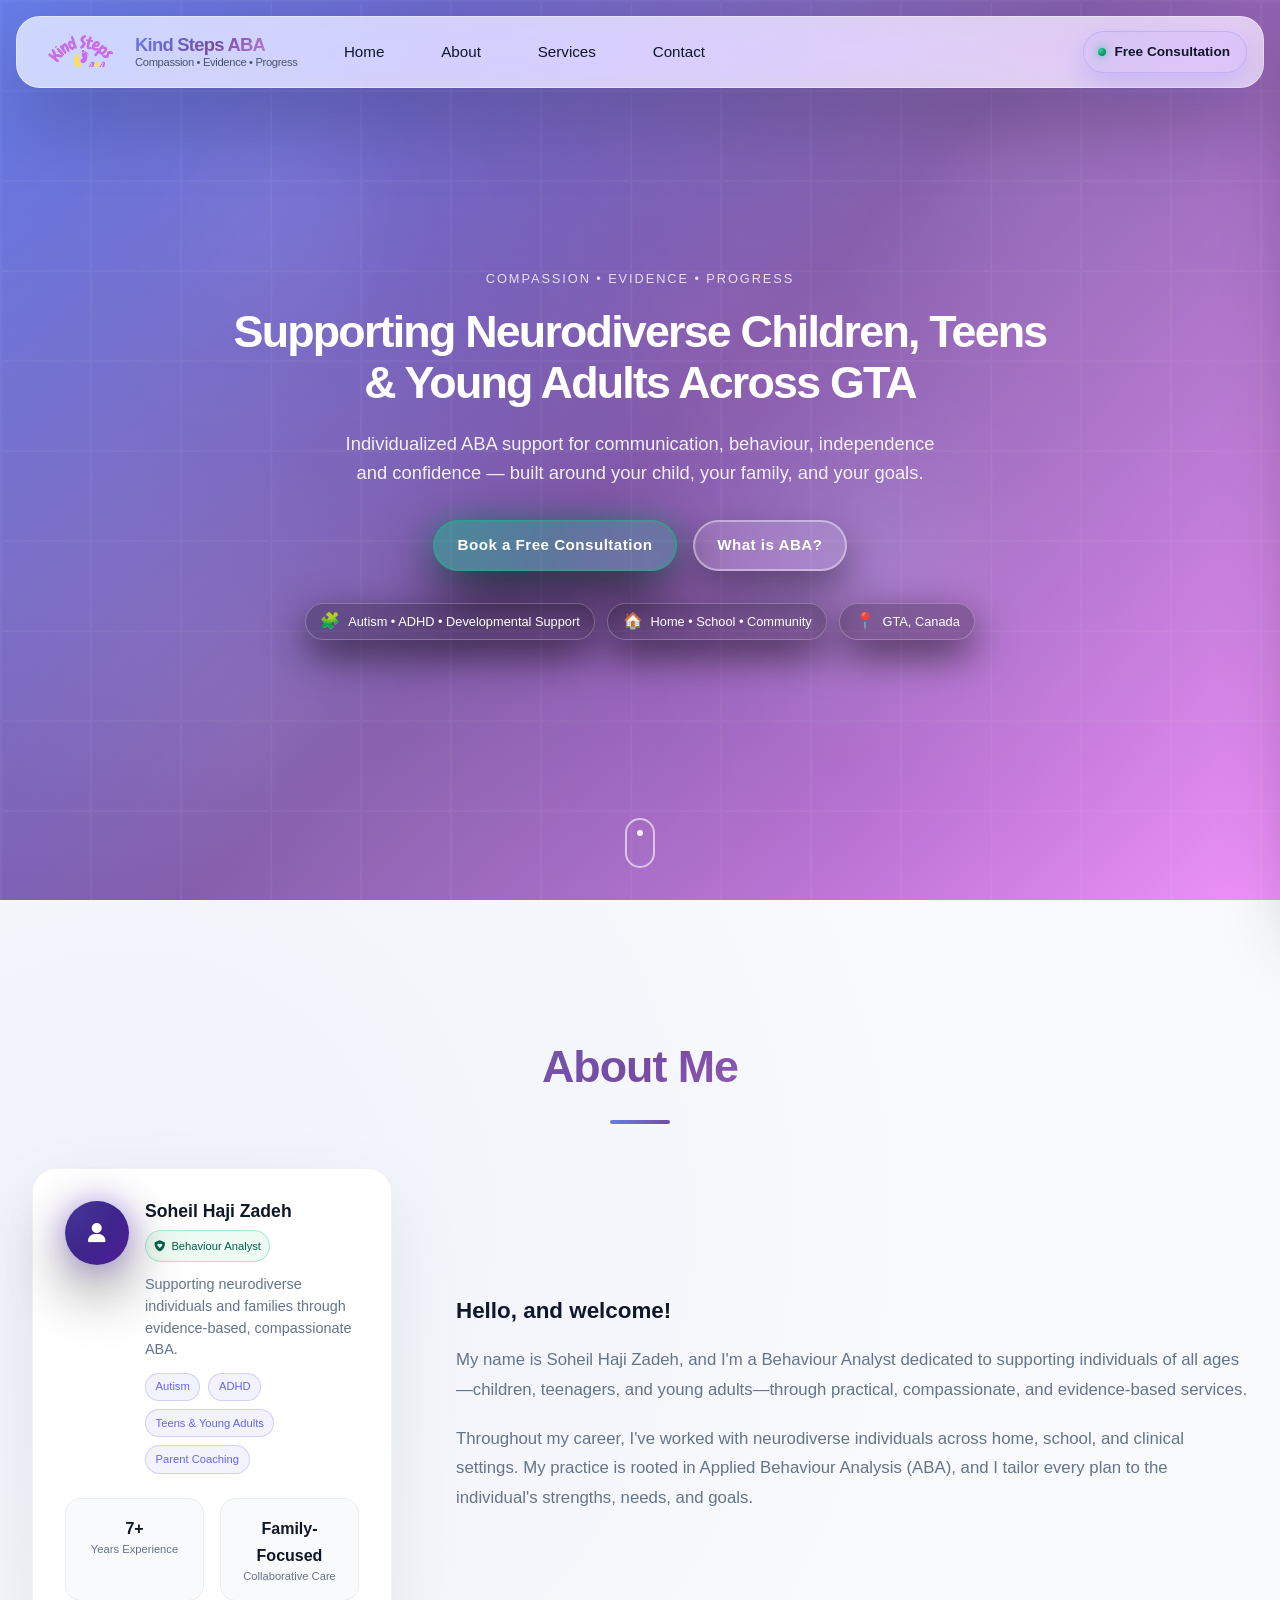
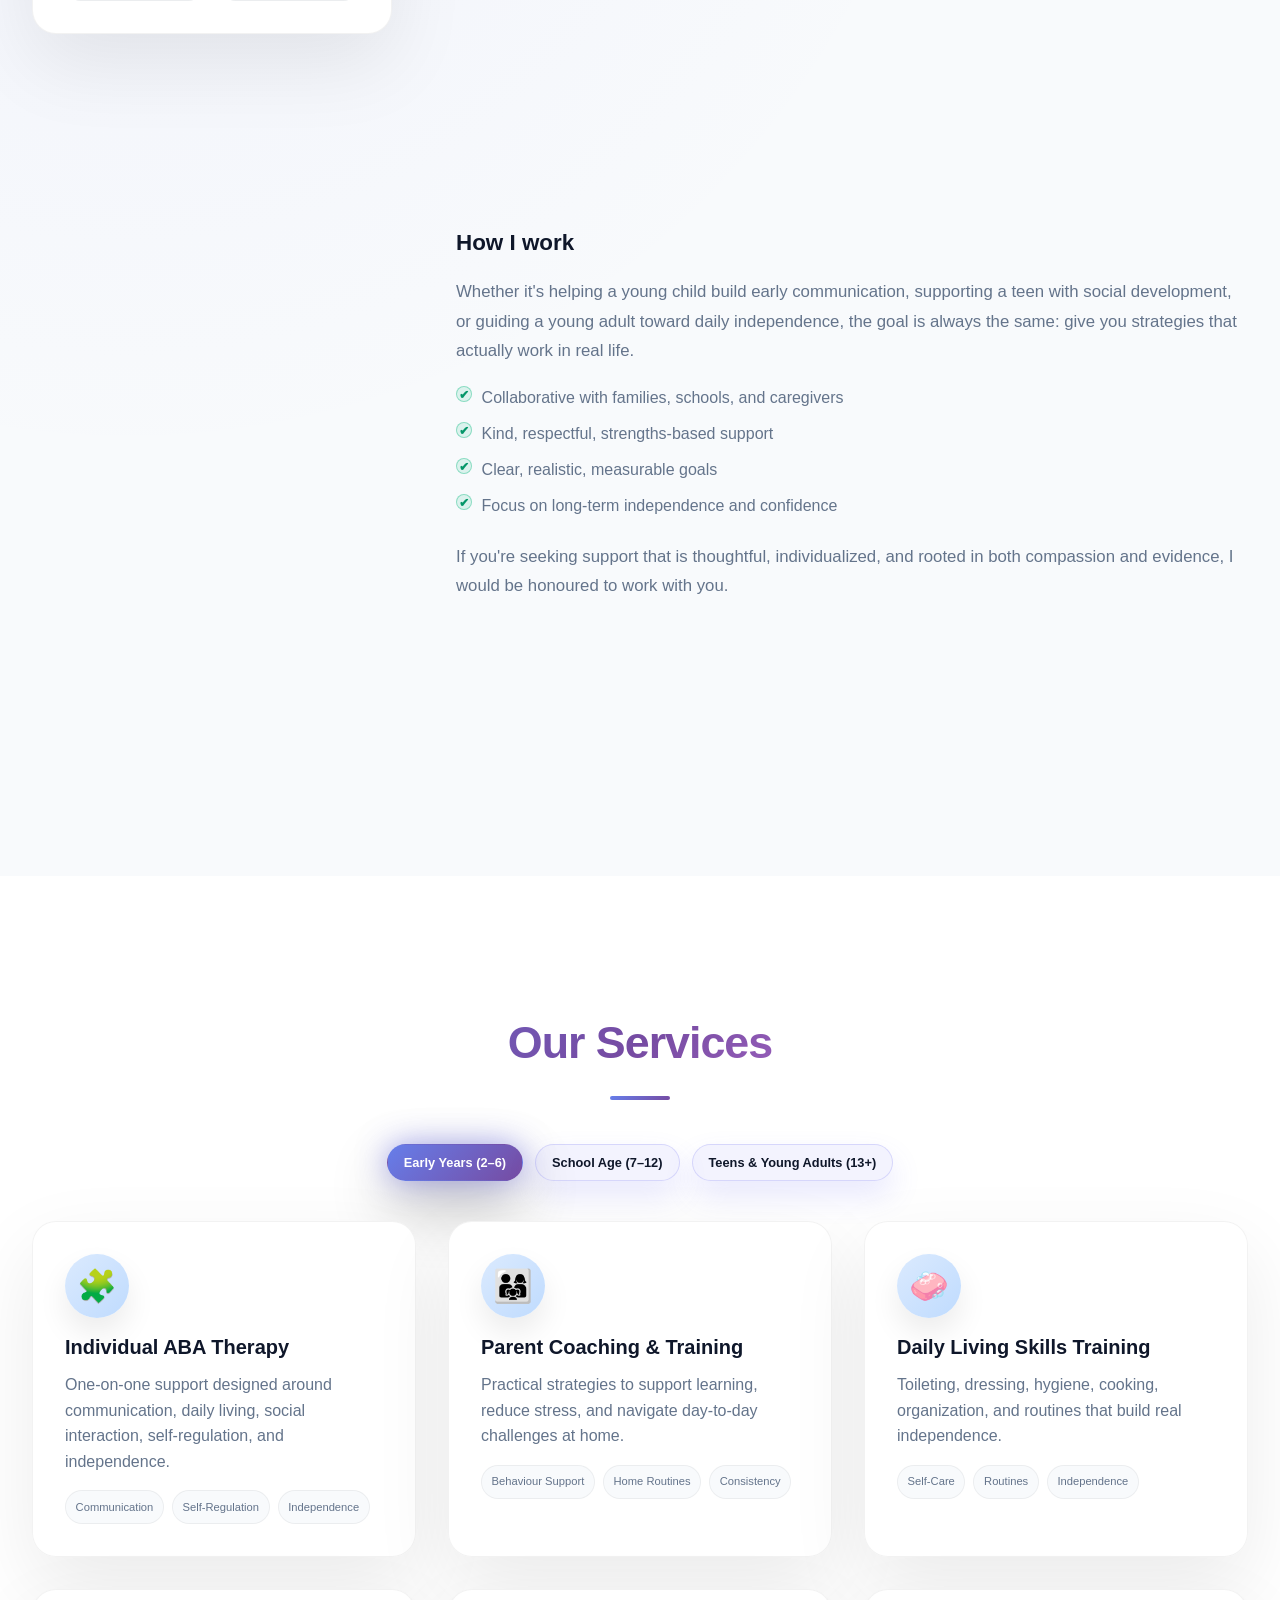
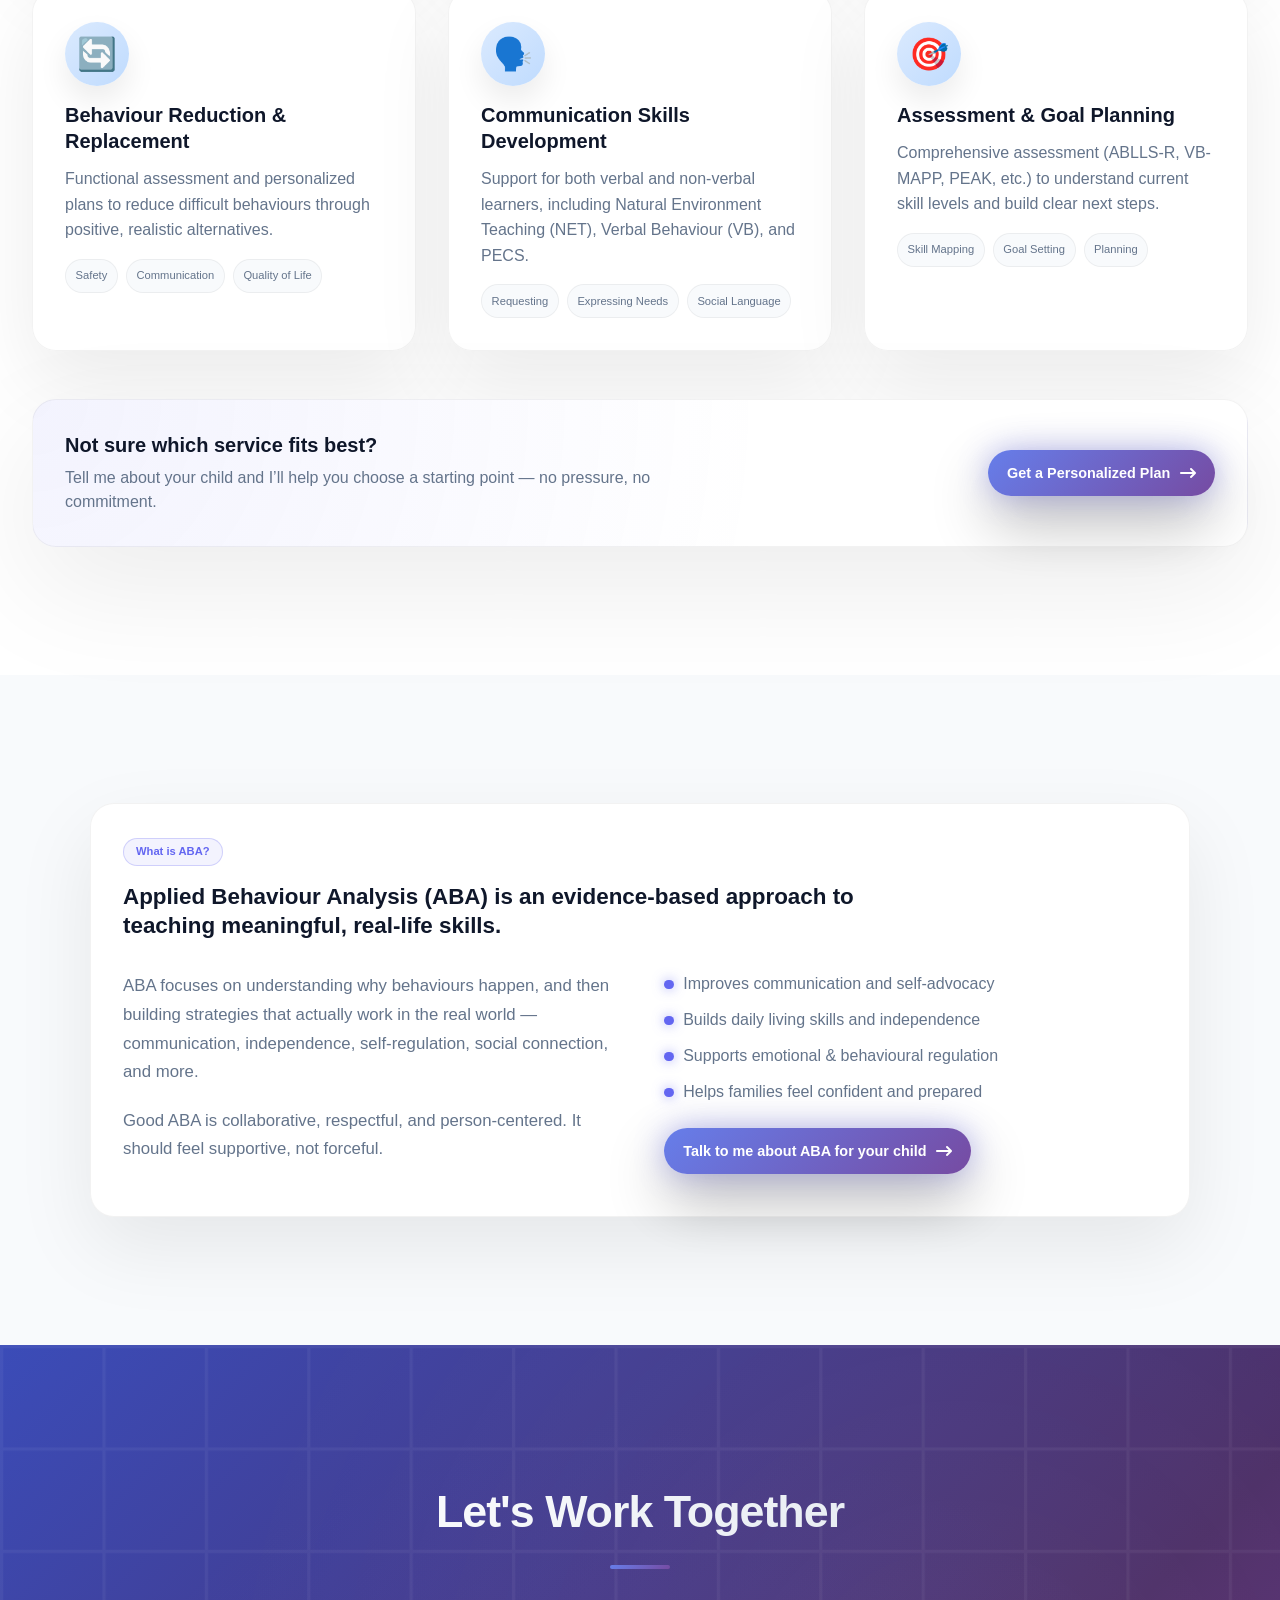
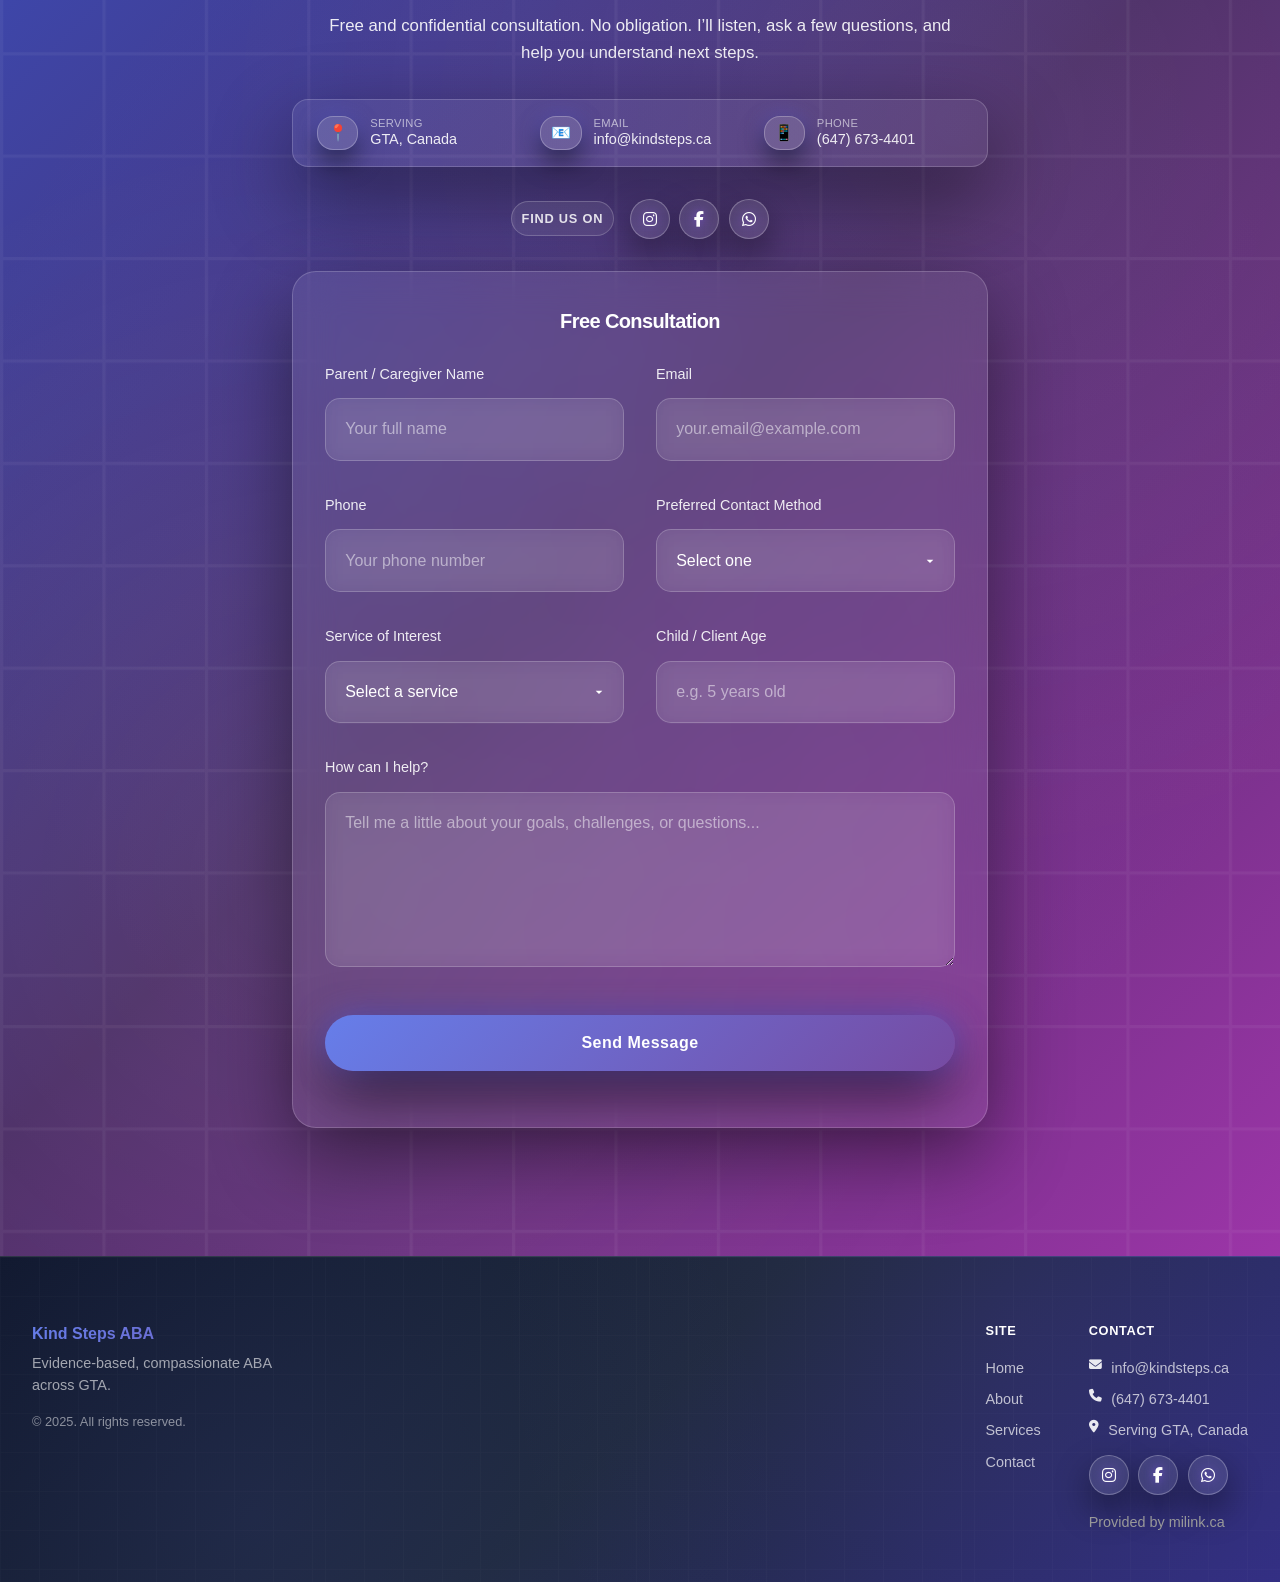
==== commit 47f14c82: "Updated" ====
--- a/index.html
+++ b/index.html
@@ -114,7 +114,7 @@
                   Analyst</span
                 >
               </div>
-              <div class="mobile-profile-sub">ABA Specialist • Ontario</div>
+              <div class="mobile-profile-sub">ABA Specialist • GTA</div>
             </div>
           </div>
 
@@ -159,7 +159,7 @@
             <div class="contact-icon">📍</div>
             <div>
               <b>Serving</b><br />
-              Ontario, Canada
+              GTA, Canada
             </div>
           </div>
 
@@ -200,8 +200,7 @@
         <div class="hero-eyebrow">Compassion • Evidence • Progress</div>
 
         <h1 class="hero-title">
-          Supporting Neurodiverse Children, Teens &amp; Young Adults Across
-          Ontario
+          Supporting Neurodiverse Children, Teens &amp; Young Adults Across GTA
         </h1>
 
         <p class="hero-desc">
@@ -228,7 +227,7 @@
           </div>
           <div class="fact-chip">
             <span class="fact-icon">📍</span>
-            Ontario, Canada
+            GTA, Canada
           </div>
         </div>
       </div>
@@ -613,7 +612,7 @@
             <div class="contact-icon">📍</div>
             <div class="contact-text">
               <div class="contact-label">Serving</div>
-              <div class="contact-value">Ontario, Canada</div>
+              <div class="contact-value">GTA, Canada</div>
             </div>
           </div>
 
@@ -639,25 +638,17 @@
           <div class="contact-social-icons">
             <a
               class="social-icon ig"
-              href="https://www.instagram.com/milink.ca"
+              href="https://www.instagram.com/kindsteps.ca?igsh=MTNyZG9jZmlxaGJsNQ%3D%3D&utm_source=qr"
               target="_blank"
               rel="noopener nofollow"
               aria-label="Instagram"
             >
               <i class="fa-brands fa-instagram"></i>
             </a>
-            <a
-              class="social-icon x"
-              href="https://twitter.com/"
-              target="_blank"
-              rel="noopener nofollow"
-              aria-label="X (Twitter)"
-            >
-              <i class="fa-brands fa-x-twitter"></i>
-            </a>
+
             <a
               class="social-icon fb"
-              href="https://www.facebook.com/milink.ca"
+              href="https://www.facebook.com/profile.php?id=61582967827010&mibextid=wwXIfr&rdid=DpElFN8Wy2D6fNHR#"
               target="_blank"
               rel="noopener nofollow"
               aria-label="Facebook"
@@ -823,7 +814,7 @@
           <div class="footer-brand">
             <div class="footer-brand-name">Kind Steps ABA</div>
             <div class="footer-brand-line">
-              Evidence-based, compassionate ABA across Ontario.
+              Evidence-based, compassionate ABA across GTA.
             </div>
           </div>
           <div class="footer-copy">&copy; 2025. All rights reserved.</div>
@@ -855,32 +846,24 @@
             </li>
             <li>
               <i class="fa-solid fa-location-dot"></i>
-              Serving Ontario, Canada
+              Serving GTA, Canada
             </li>
           </ul>
           <!-- Socials (Footer) -->
           <div class="social-links">
             <a
               class="social-icon ig"
-              href="https://www.instagram.com/milink.ca"
+              href="https://www.instagram.com/kindsteps.ca?igsh=MTNyZG9jZmlxaGJsNQ%3D%3D&utm_source=qr"
               target="_blank"
               rel="noopener nofollow"
               aria-label="Instagram"
             >
               <i class="fa-brands fa-instagram"></i>
             </a>
-            <a
-              class="social-icon x"
-              href="https://twitter.com/"
-              target="_blank"
-              rel="noopener nofollow"
-              aria-label="X (Twitter)"
-            >
-              <i class="fa-brands fa-x-twitter"></i>
-            </a>
+
             <a
               class="social-icon fb"
-              href="https://www.facebook.com/milink.ca"
+              href="https://www.facebook.com/profile.php?id=61582967827010&mibextid=wwXIfr&rdid=DpElFN8Wy2D6fNHR#"
               target="_blank"
               rel="noopener nofollow"
               aria-label="Facebook"
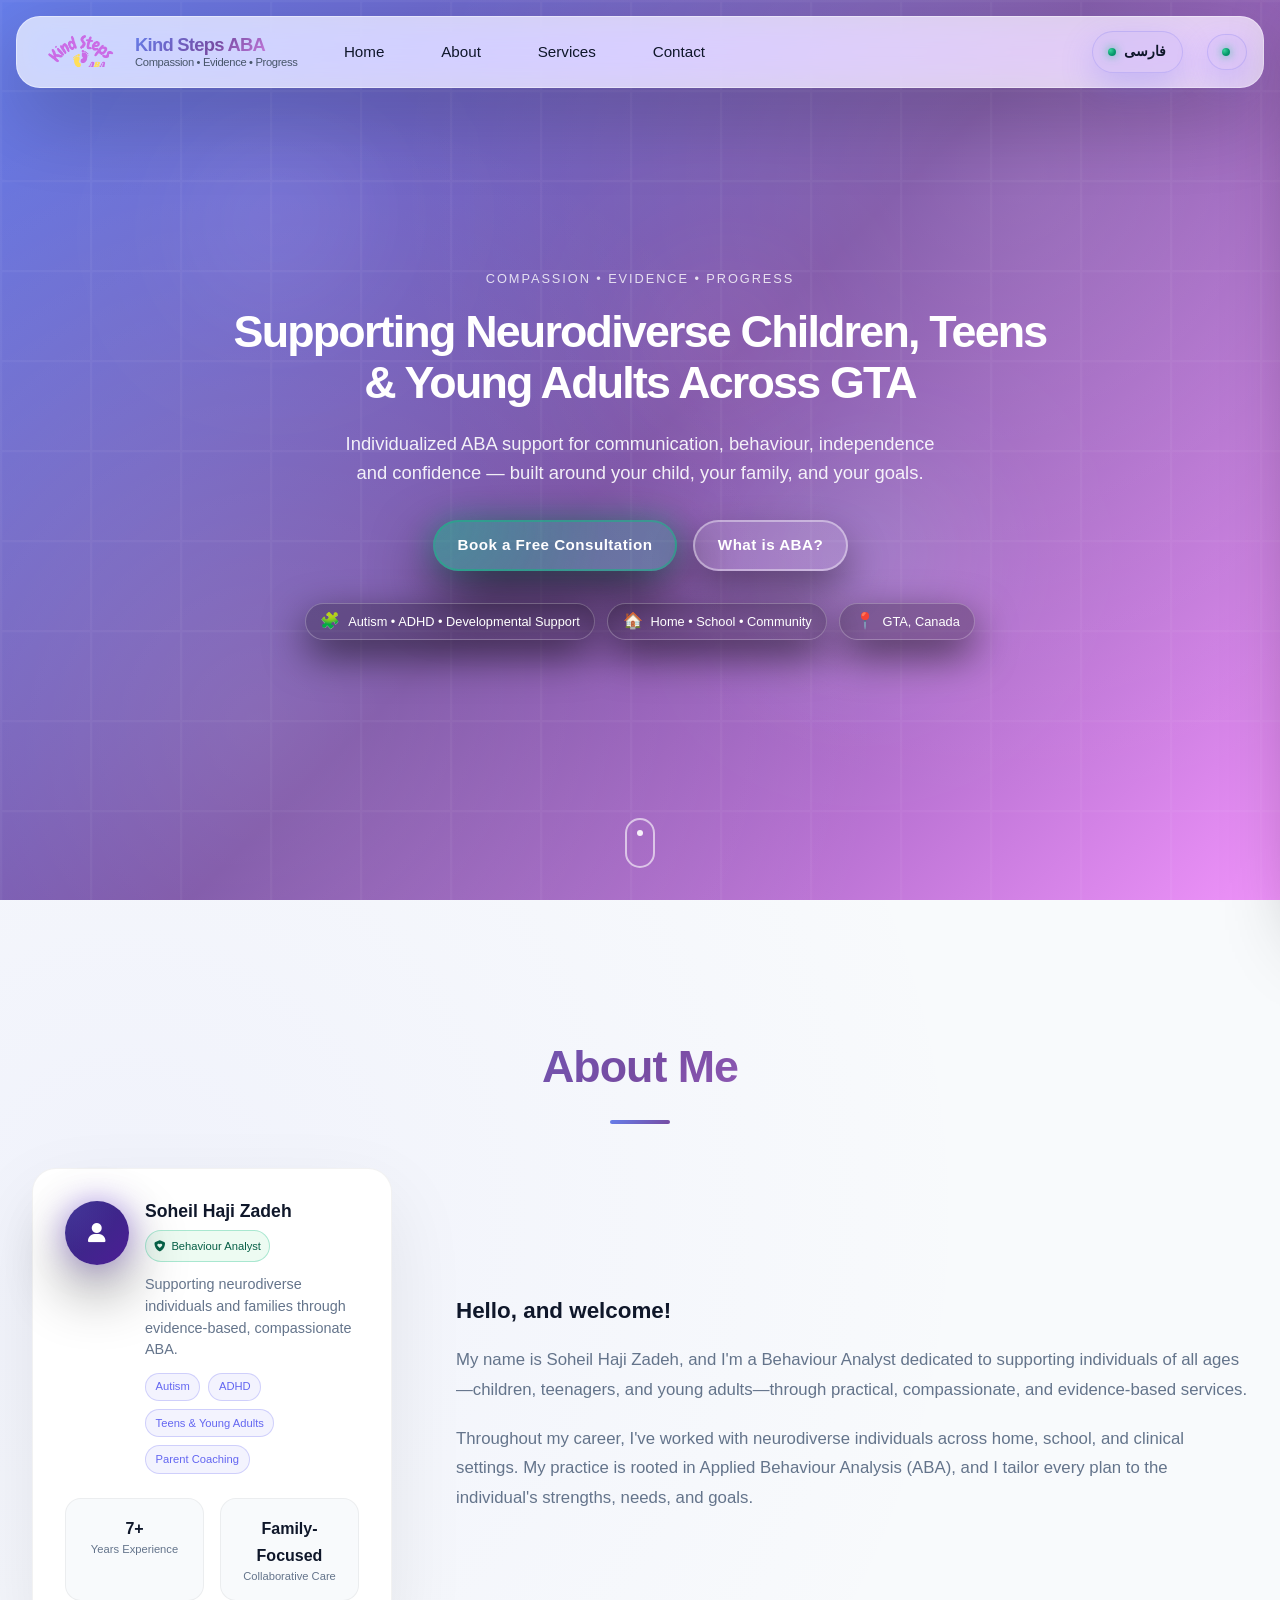
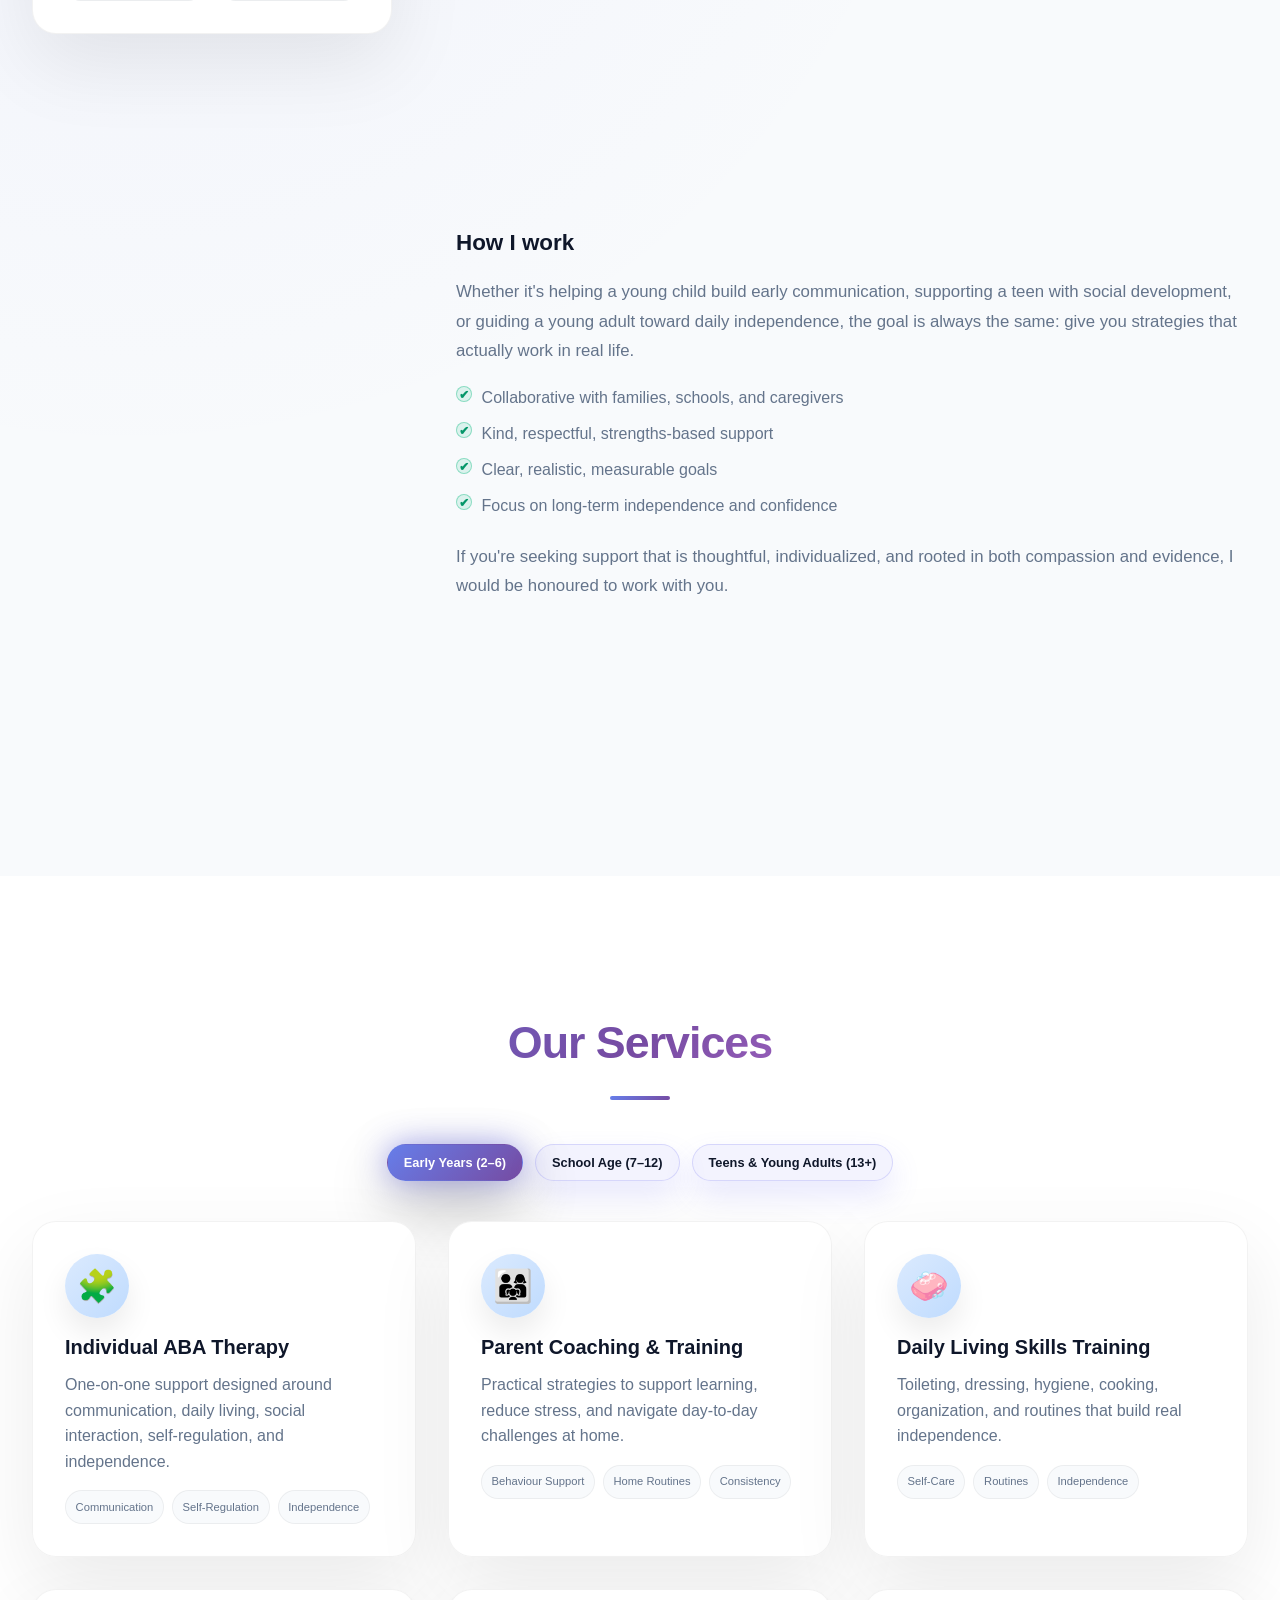
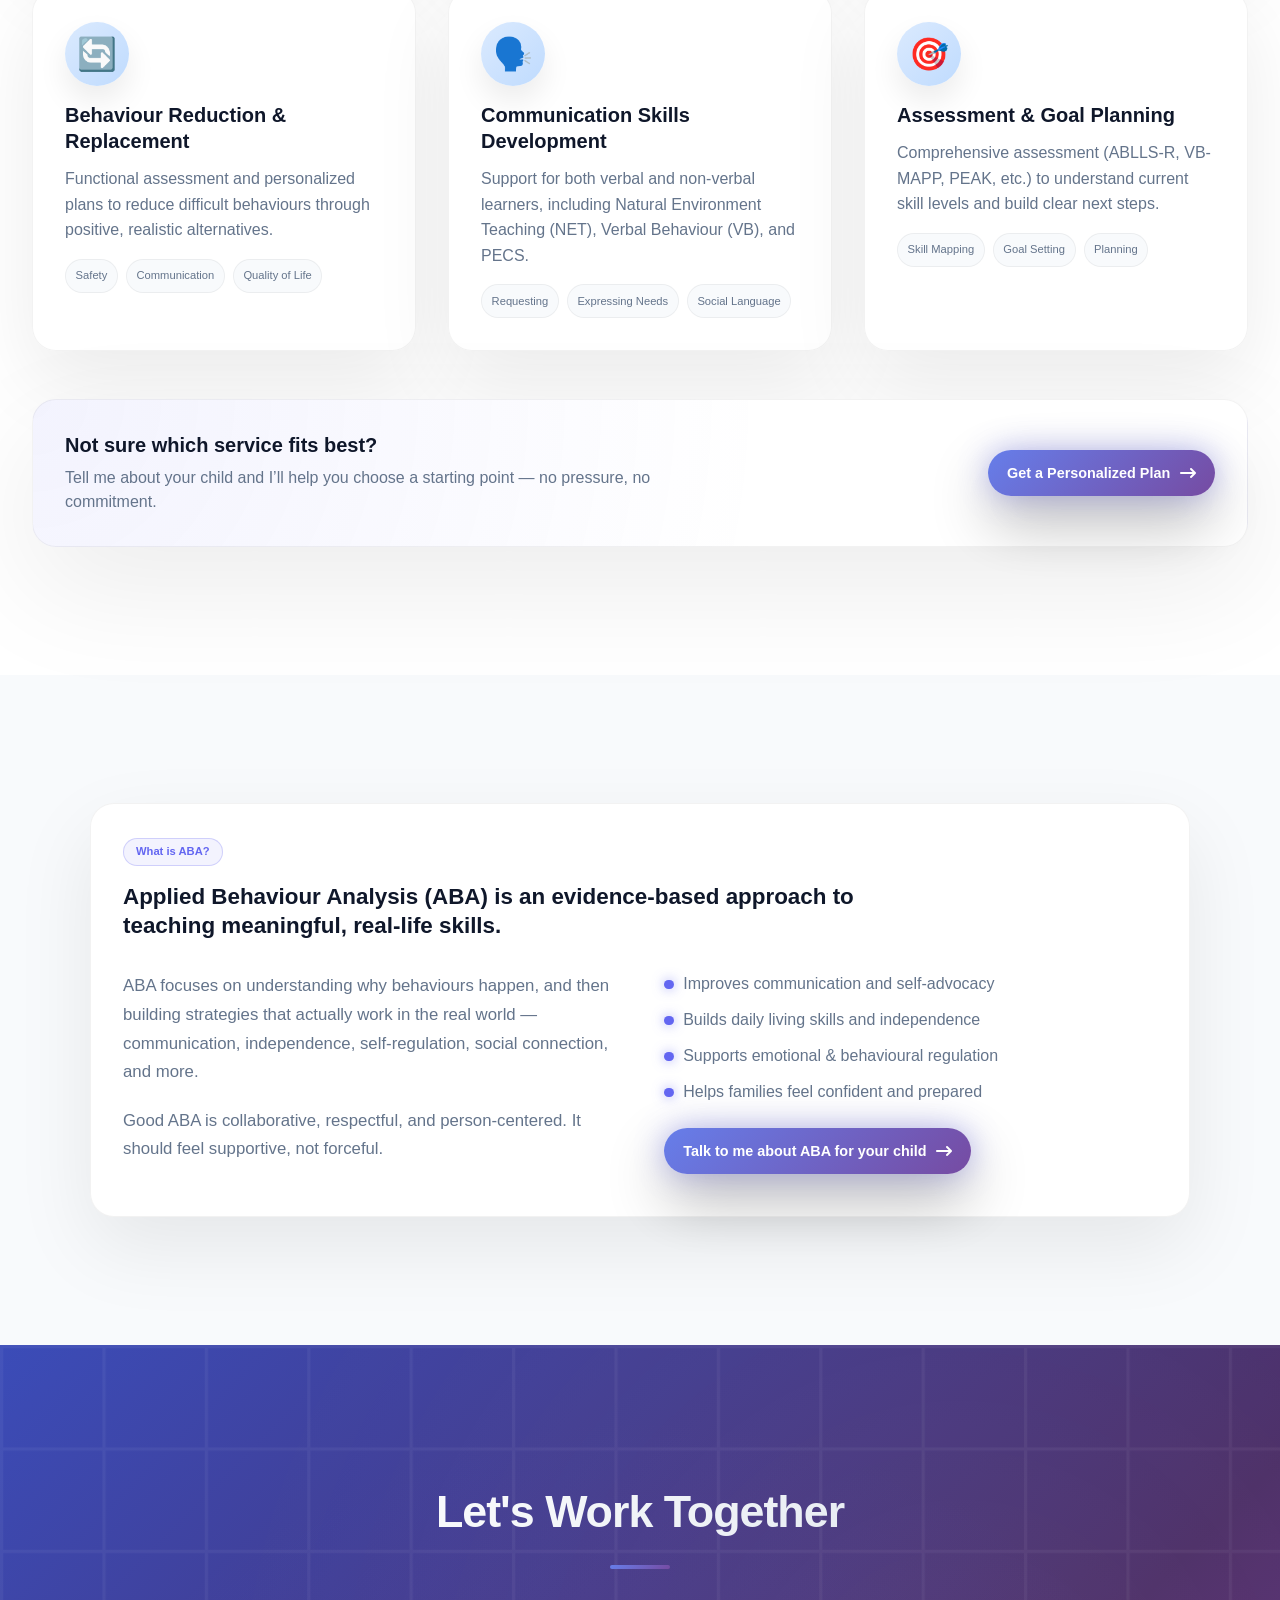
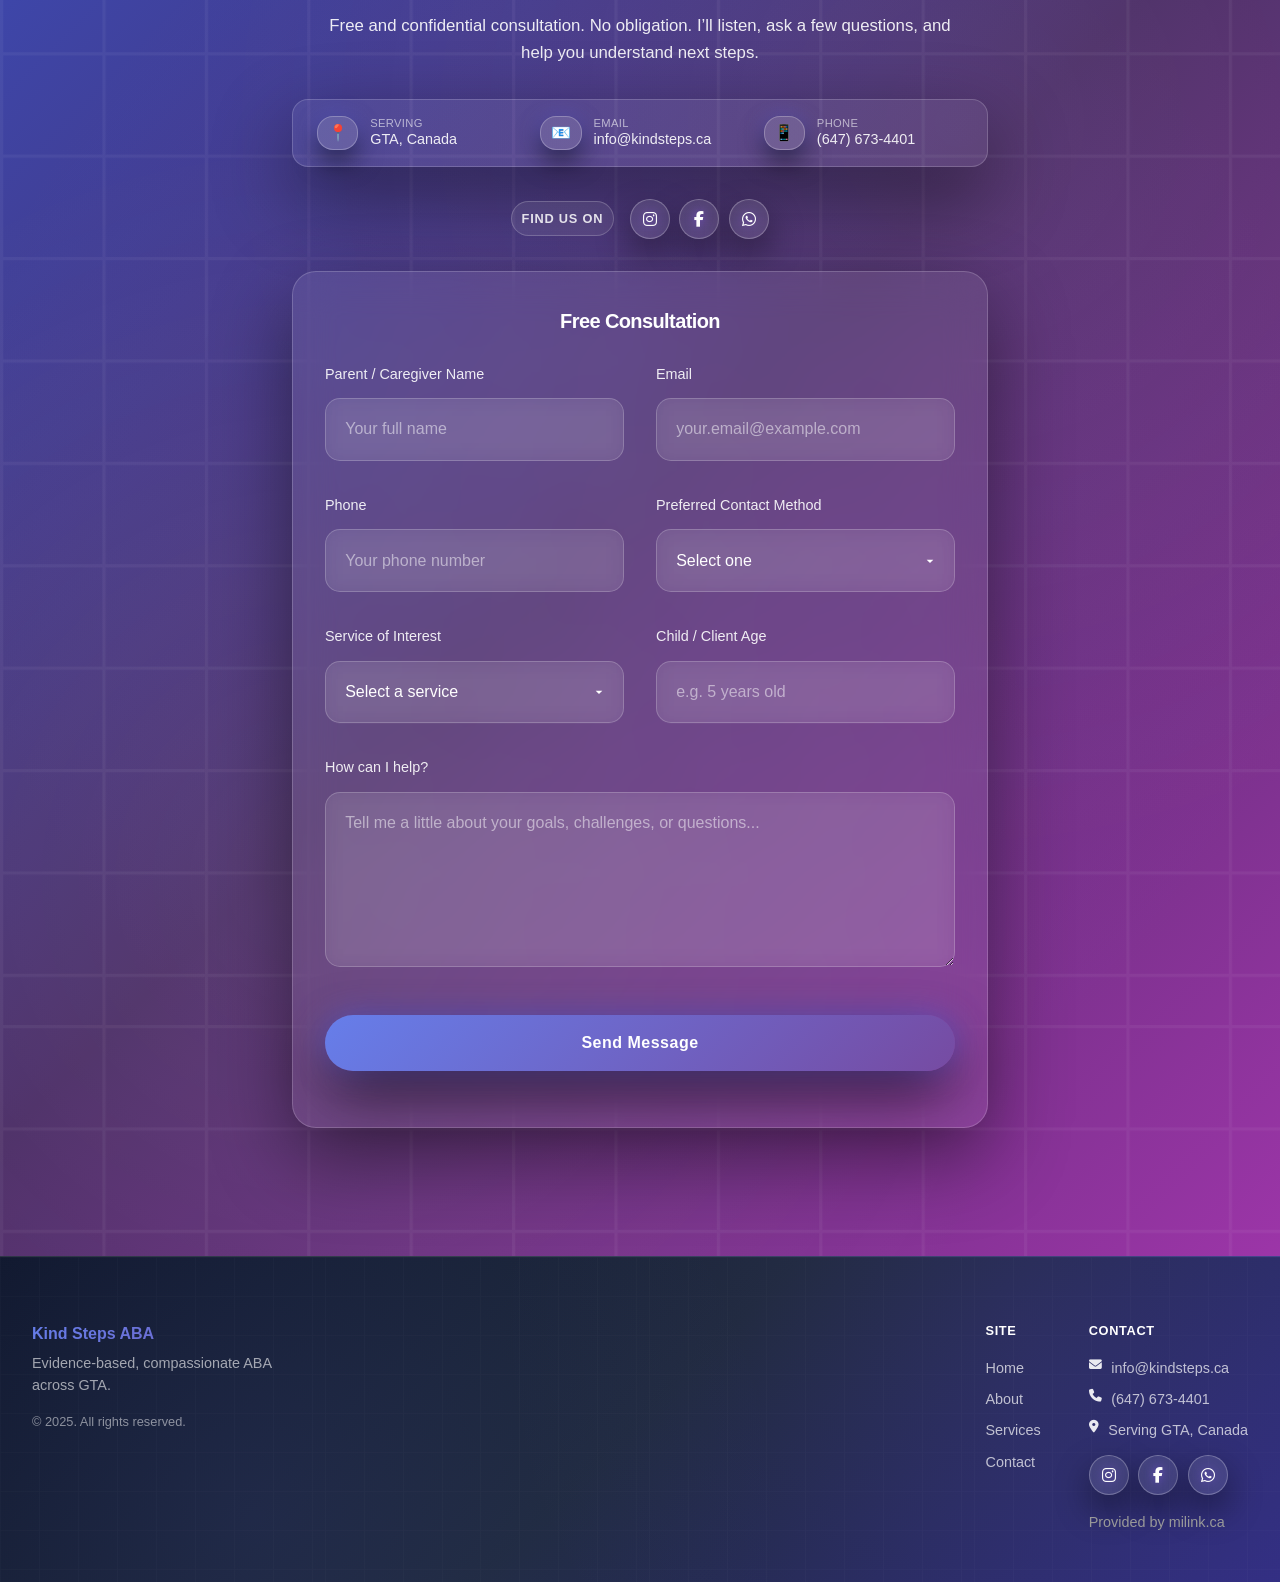
==== commit d141d3ad: "Updated" ====
--- a/index.html
+++ b/index.html
@@ -1,4 +1,4 @@
-<!DOCTYPE html>
+<!doctype html>
 <html lang="en">
   <head>
     <meta charset="UTF-8" />
@@ -61,9 +61,13 @@
 
         <!-- right cluster (desktop CTA) -->
         <div class="nav-cta">
+          <a href="index-fa.html" class="cta-pill" style="margin-right: 0.5rem">
+            <span class="dot"></span>
+            <span>فارسی</span>
+          </a>
           <a href="#contact" class="cta-pill">
             <span class="dot"></span>
-            <span>Free Consultation</span>
+            <!-- <span>Free Consultation</span> -->
           </a>
         </div>
 
@@ -182,6 +186,20 @@
           <a href="#contact" class="drawer-big-cta" data-mobile-link>
             <i class="fa-solid fa-calendar-check"></i>
             <span>Request a Free Consultation</span>
+          </a>
+
+          <a
+            href="index-fa.html"
+            class="drawer-big-cta"
+            data-mobile-link
+            style="
+              margin-top: 0.75rem;
+              background: transparent;
+              border: 1px solid rgba(255, 255, 255, 0.4);
+            "
+          >
+            <i class="fa-solid fa-language"></i>
+            <span>نسخه فارسی</span>
           </a>
         </div>
       </aside>
--- a/templatemo-personal-style.css
+++ b/templatemo-personal-style.css
@@ -409,7 +409,11 @@
   position: fixed;
   top: 0;
   right: 0;
-  height: 100vh;
+
+  /* ✅ fix: correct viewport height on mobile browsers */
+  height: 100dvh;
+  height: 100vh; /* fallback */
+
   width: min(360px, 85vw);
   background: var(--glass-bg-darker);
   -webkit-backdrop-filter: blur(20px) saturate(180%);
@@ -424,15 +428,21 @@
   z-index: 1000;
   display: flex;
   flex-direction: column;
-  padding: 2rem 1.5rem;
+
+  /* ✅ fix: give extra bottom space so last button isn't hidden */
+  padding: 2rem 1.5rem calc(5.5rem + env(safe-area-inset-bottom)) 1.5rem;
+
   color: var(--text-light);
-
-  pointer-events: auto; /* <-- فقط اینو اضافه کن */
+  pointer-events: auto;
+
+  /* ✅ fix: drawer should always be scrollable when content is tall */
+  overflow-y: auto;
+  -webkit-overflow-scrolling: touch;
 }
 
 #mobileDrawer.active {
   transform: translateX(0);
-  overflow-y: auto;
+  /* overflow-y: auto;  <-- این دیگه لازم نیست */
 }
 
 .mobile-drawer-header {
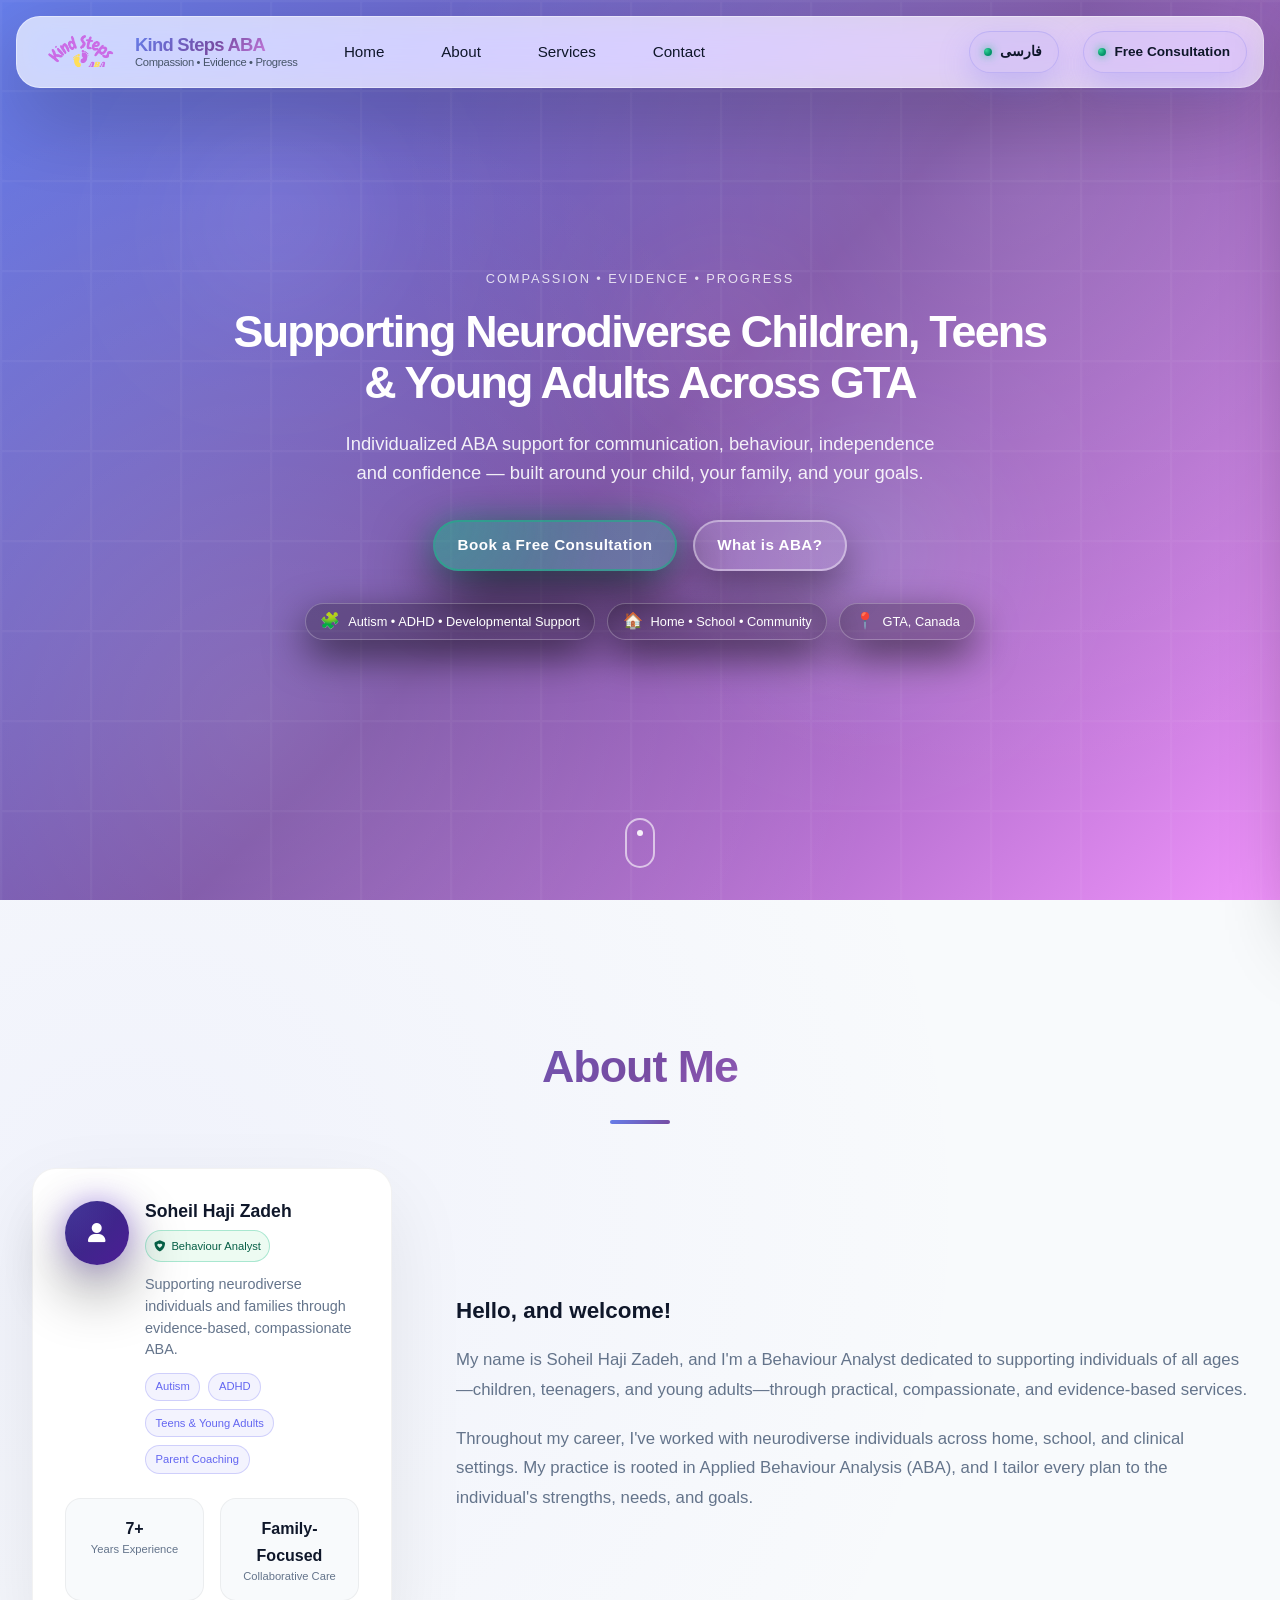
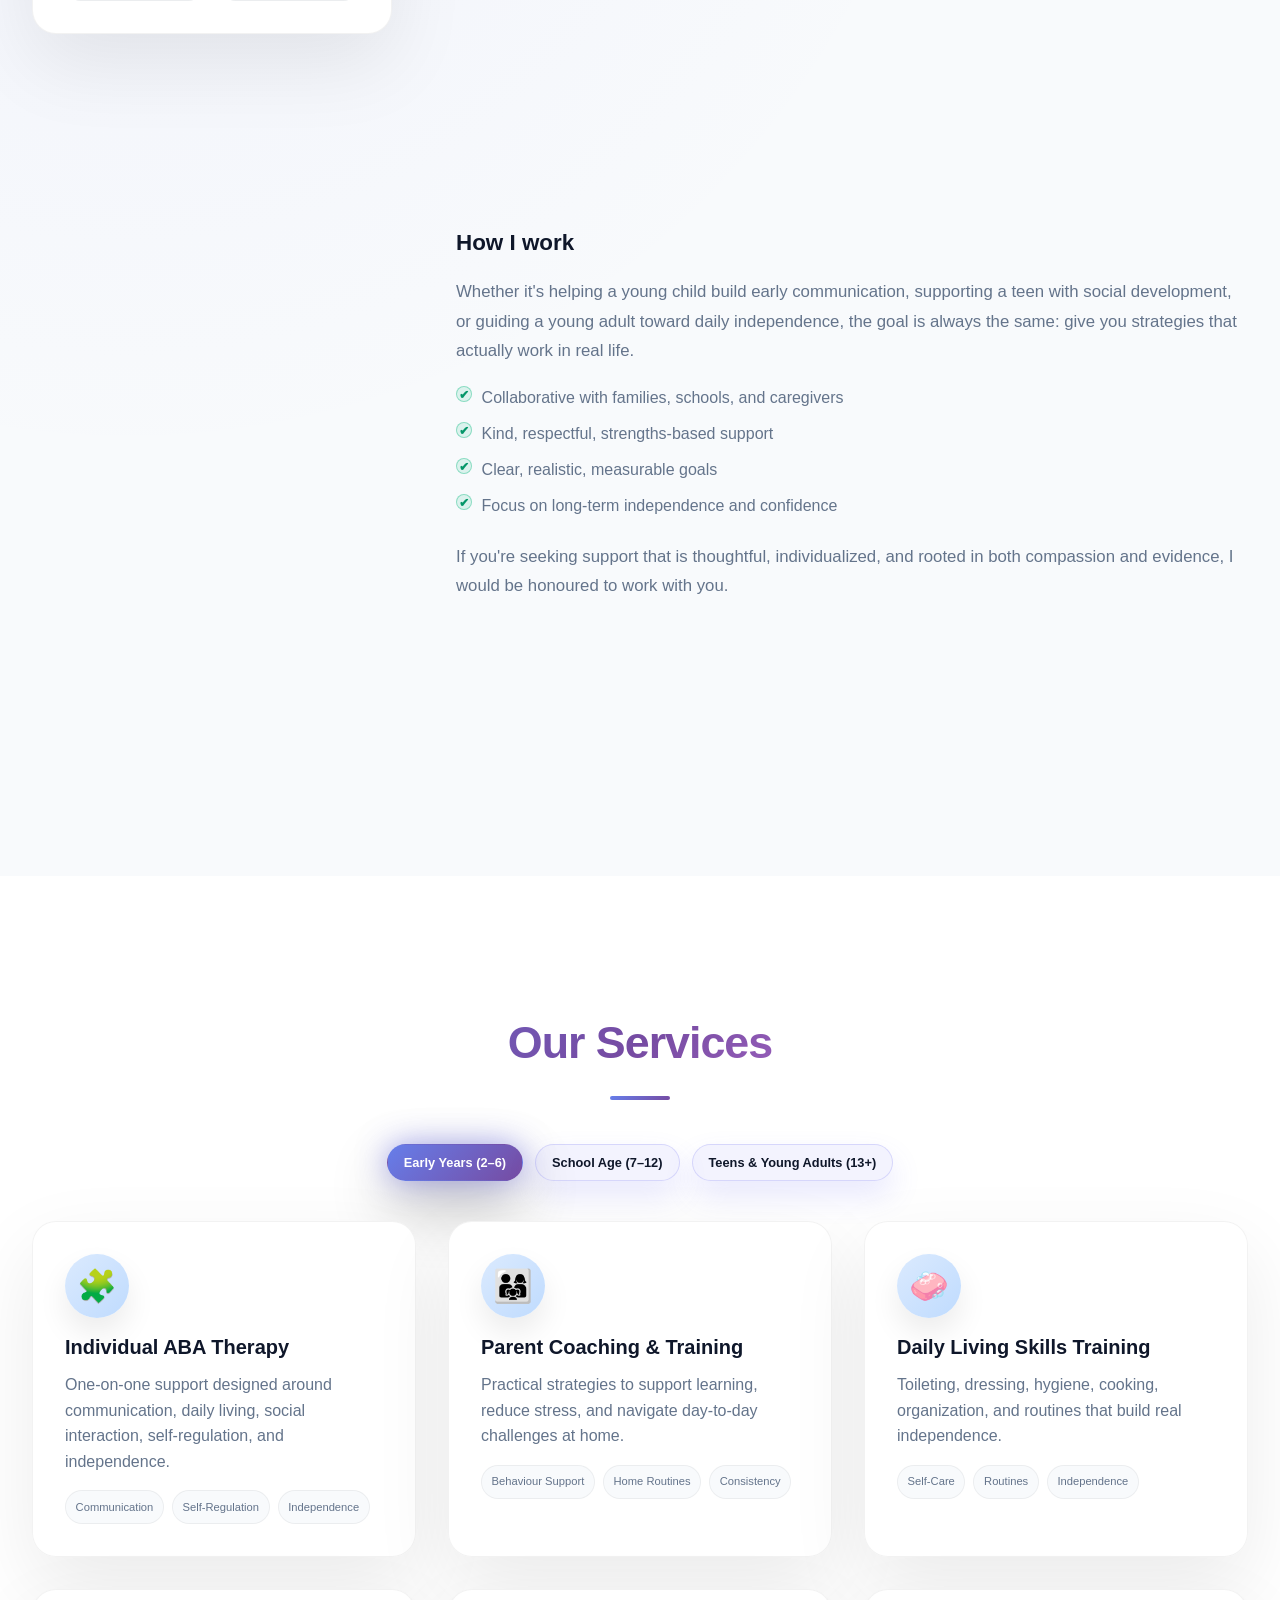
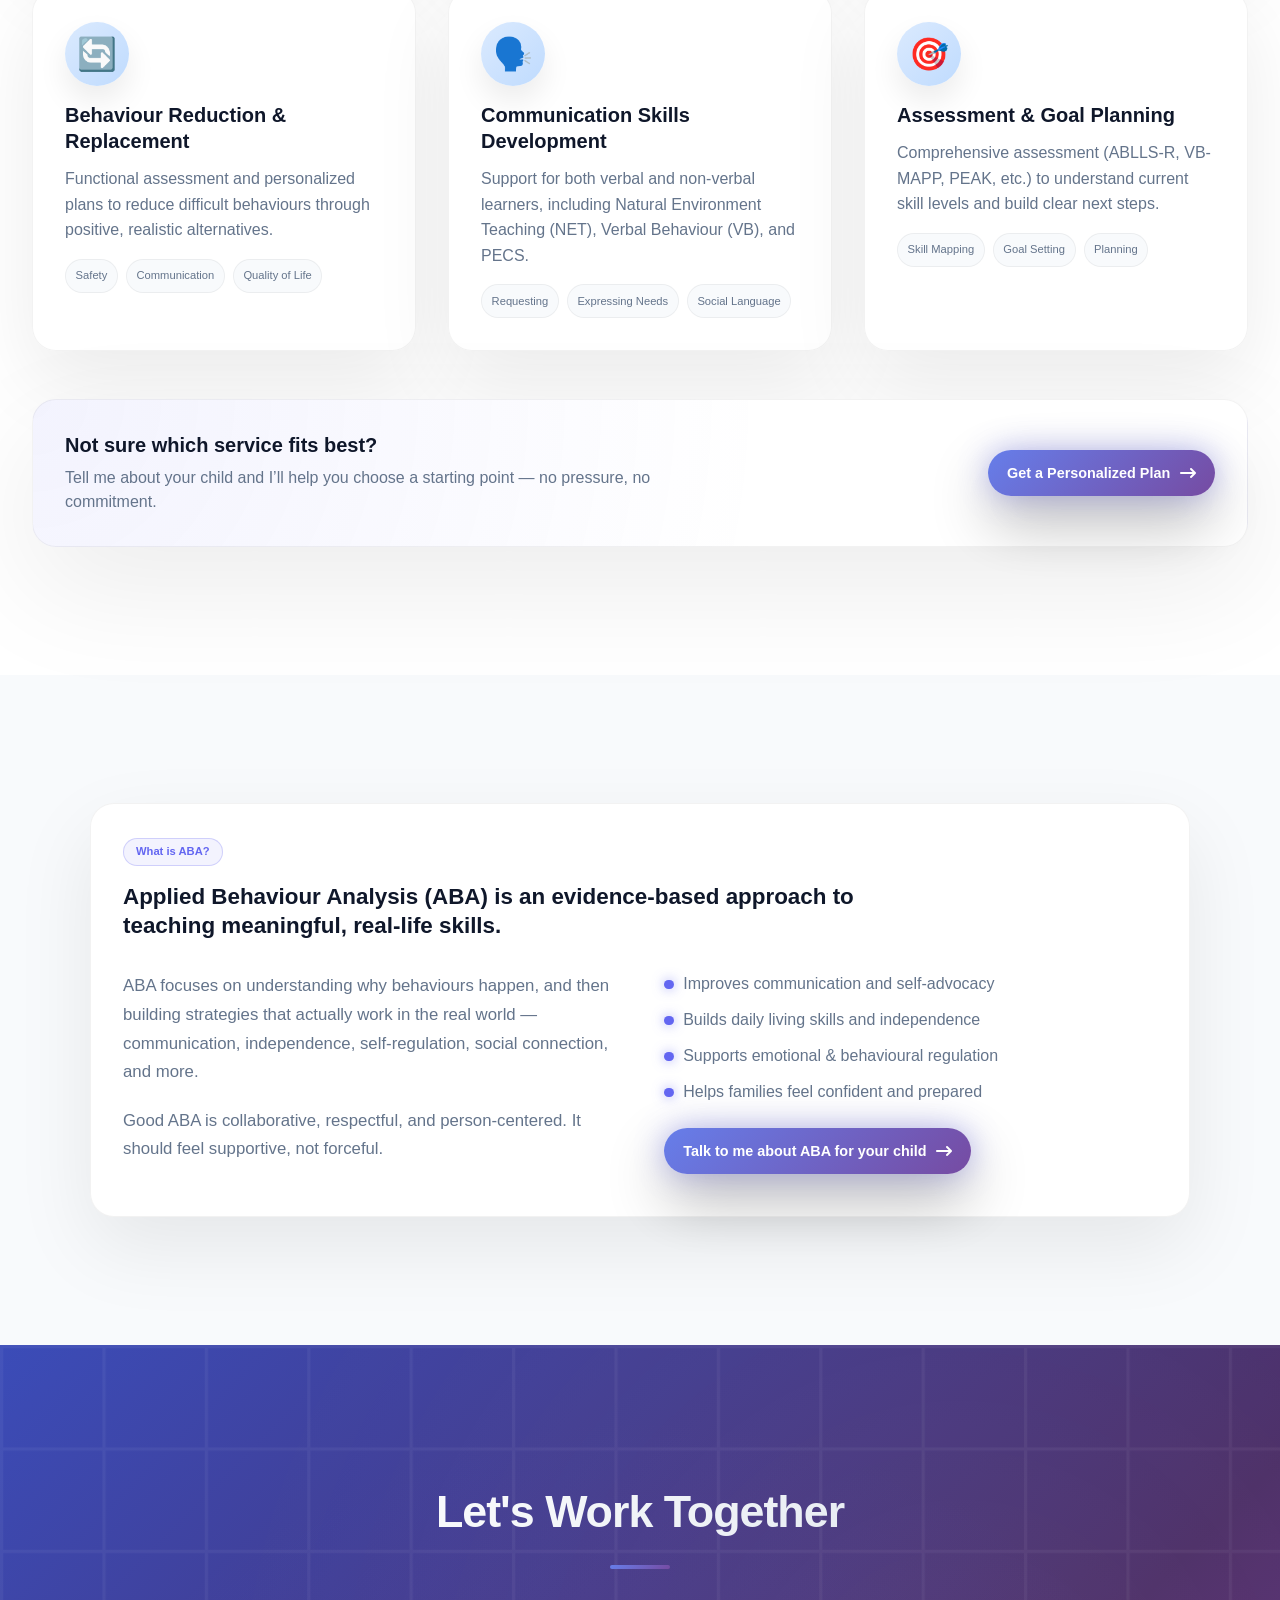
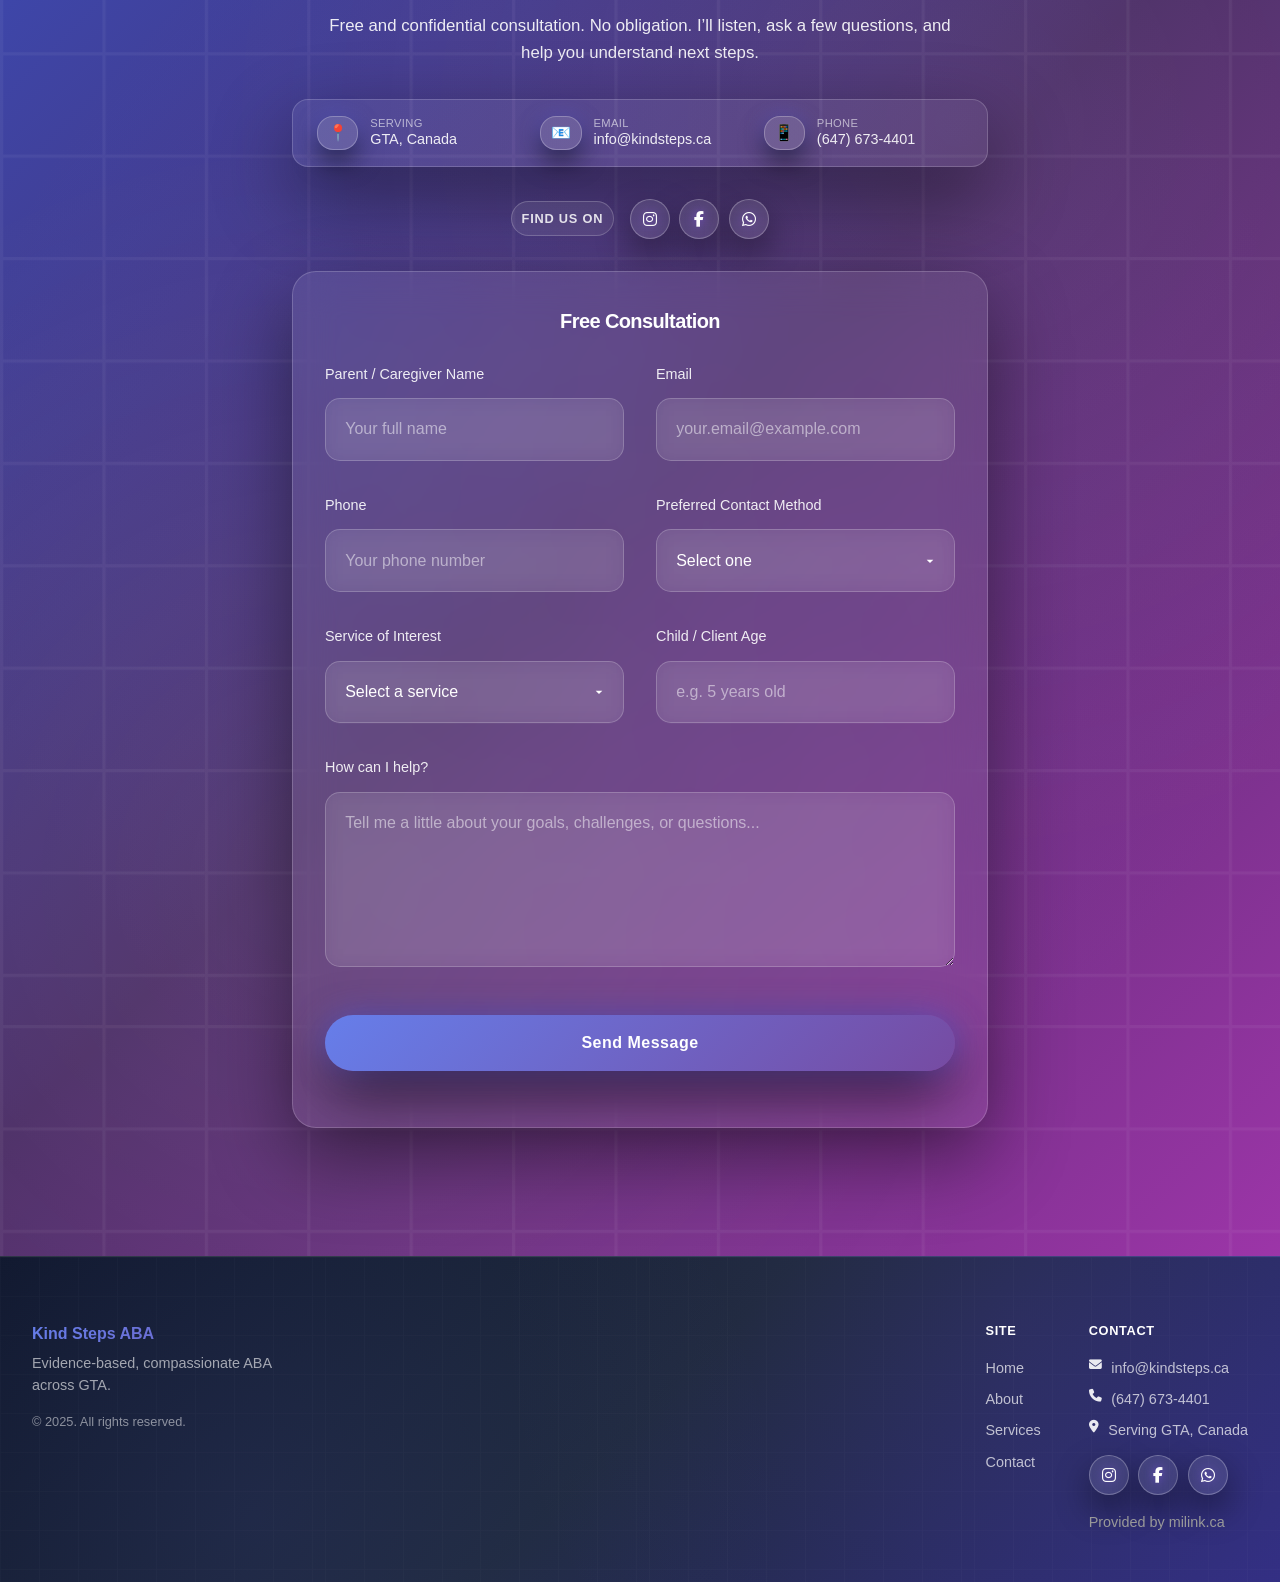
==== commit 814b78e8: "Updated" ====
--- a/index.html
+++ b/index.html
@@ -67,7 +67,7 @@
           </a>
           <a href="#contact" class="cta-pill">
             <span class="dot"></span>
-            <!-- <span>Free Consultation</span> -->
+            <span>Free Consultation</span>
           </a>
         </div>
 
